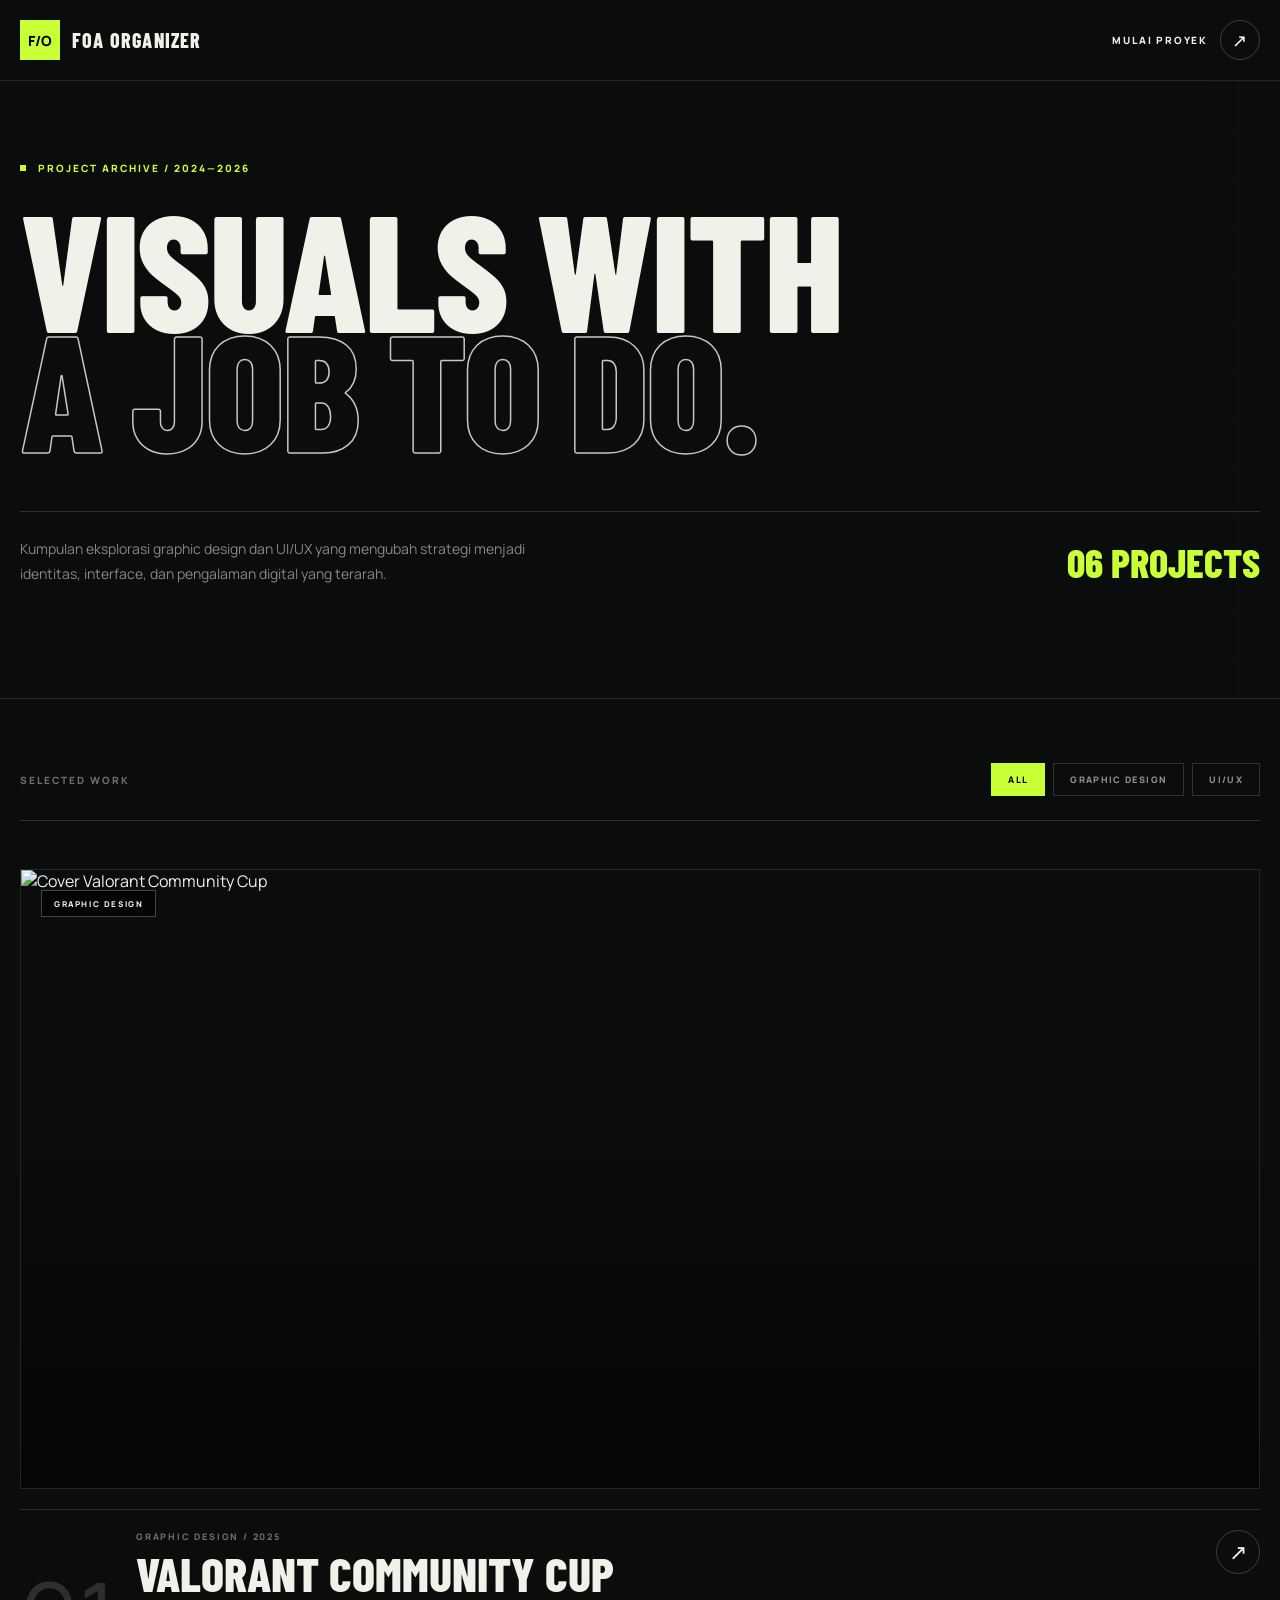
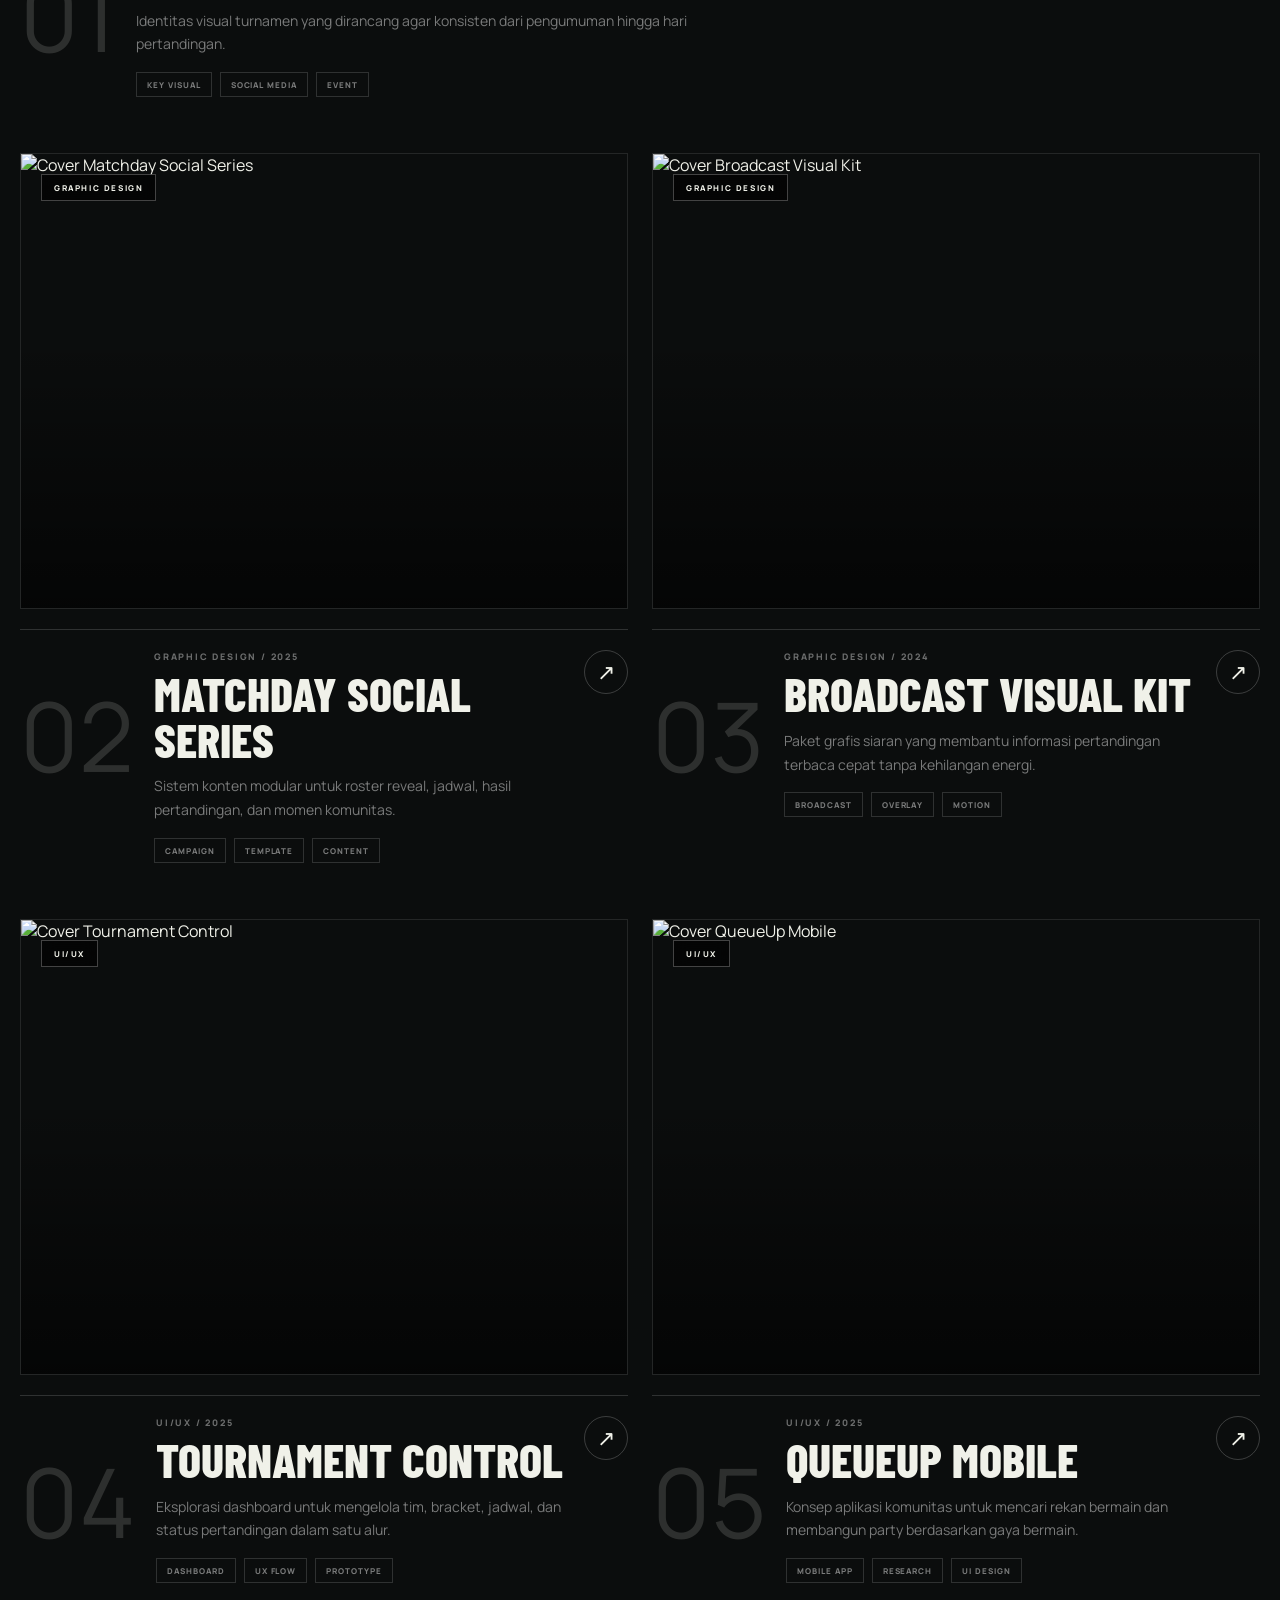
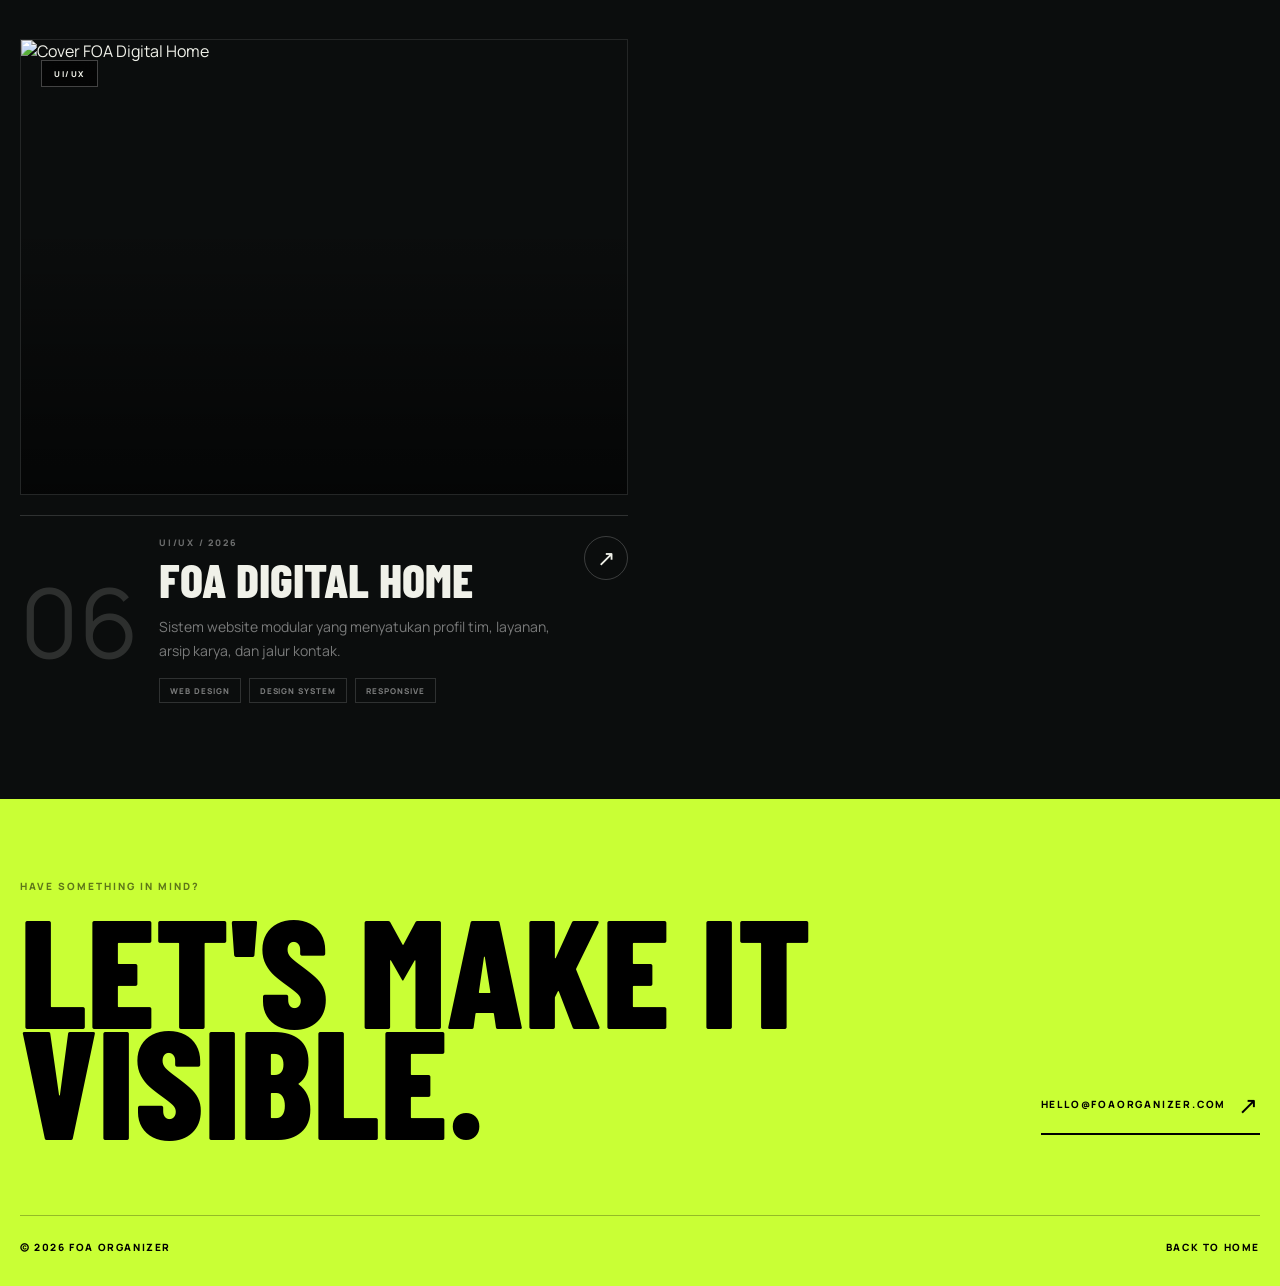
==== portofolio/Project.html @ 73ccb1c2 "Update CSS, Javascript & add new pages" ====
﻿<!doctype html>
<html lang="id">
  <head>
    <meta charset="UTF-8" />
    <meta name="viewport" content="width=device-width, initial-scale=1.0" />
    <meta name="description" content="FOA Organizer project archive." />
    <title>Projects — FOA Organizer</title>
    <link rel="preconnect" href="https://fonts.googleapis.com" />
    <link rel="preconnect" href="https://fonts.gstatic.com" crossorigin />
    <link href="https://fonts.googleapis.com/css2?family=Barlow+Condensed:wght@600;700;800;900&family=Manrope:wght@400;500;600;700;800&display=swap" rel="stylesheet" />
    <link rel="stylesheet" href="styles.css" />
  </head>
  <body>
    <div class="site-shell">
      <header class="archive-site-header">
        <div class="archive-container archive-header-inner">
          <a href="index.html" class="archive-brand" aria-label="Kembali ke FOA Organizer">
            <span class="archive-brand-mark">F/O</span>
            <span class="archive-display-font archive-brand-name">FOA ORGANIZER</span>
          </a>
          <a href="index.html#kontak" class="archive-start-link">
            Mulai proyek <span class="archive-round-arrow archive-small-arrow" aria-hidden="true">↗</span>
          </a>
        </div>
      </header>

      <main>
        <section class="archive-hero">
          <div class="archive-hero-grid" aria-hidden="true"></div>
          <div class="archive-container archive-hero-content">
            <div class="archive-eyebrow"><span class="archive-status-dot"></span>Project archive / 2024—2026</div>
            <h1 class="archive-display-font archive-title">VISUALS WITH<br /><span class="archive-outline-text">A JOB TO DO.</span></h1>
            <div class="archive-intro">
              <p>Kumpulan eksplorasi graphic design dan UI/UX yang mengubah strategi menjadi identitas, interface, dan pengalaman digital yang terarah.</p>
              <span id="project-count" class="archive-display-font project-count">06 PROJECTS</span>
            </div>
          </div>
        </section>

        <section class="archive-section">
          <div class="archive-container">
            <div class="filter-bar">
              <p class="archive-section-kicker">Selected work</p>
              <div class="filter-buttons" aria-label="Filter project">
                <button class="filter-button is-active" type="button" data-filter="All">All</button>
                <button class="filter-button" type="button" data-filter="Graphic Design">Graphic Design</button>
                <button class="filter-button" type="button" data-filter="UI/UX">UI/UX</button>
              </div>
            </div>
            <div id="project-list" class="project-list" aria-live="polite"></div>
          </div>
        </section>

        <section class="cta-section">
          <div class="archive-container cta-inner">
            <div>
              <p class="archive-section-kicker dark-muted">Have something in mind?</p>
              <h2 class="archive-display-font cta-title">LET'S MAKE IT<br />VISIBLE.</h2>
            </div>
            <a href="mailto:hello@foaorganizer.com" class="archive-email-link">hello@foaorganizer.com <span aria-hidden="true">↗</span></a>
          </div>
        </section>
      </main>

      <footer class="archive-footer">
        <div class="archive-container archive-footer-inner">
          <span>© 2026 FOA Organizer</span>
          <a href="index.html">Back to home</a>
        </div>
      </footer>
    </div>
    <script src="script.js"></script>
  </body>
</html>
---- portofolio/styles.css ----
* {
  box-sizing: border-box;
}
html {
  scroll-behavior: smooth;
}
body {
  margin: 0;
  min-width: 320px;
  background: #0b0d0d;
  color: #f0f1e9;
  font-family: Manrope, sans-serif;
}
a {
  color: inherit;
  text-decoration: none;
}
.container {
  width: min(100% - 40px, 1312px);
  margin: auto;
}
.display-font {
  font-family: "Barlow Condensed", sans-serif;
  font-weight: 800;
  text-transform: uppercase;
}
.site-header {
  position: fixed;
  inset: 0 0 auto;
  z-index: 10;
  border-bottom: 1px solid #ffffff1a;
  background: #0b0d0ddb;
  backdrop-filter: blur(18px);
}
.header-inner {
  height: 80px;
  display: flex;
  align-items: center;
  justify-content: space-between;
}
.brand {
  display: flex;
  align-items: center;
  gap: 12px;
}
.brand-mark {
  display: grid;
  place-items: center;
  width: 40px;
  height: 40px;
  background: #c9ff35;
  color: #0b0d0d;
  font-size: 14px;
  font-weight: 900;
}
.brand-name {
  font-size: 20px;
  letter-spacing: 0.06em;
}
.desktop-nav {
  display: flex;
  gap: 40px;
}
.nav-link,
.contact-link,
.eyebrow,
.section-kicker,
.card-category,
.tags,
.progress-label,
.work-link,
footer {
  font-size: 10px;
  font-weight: 800;
  letter-spacing: 0.18em;
  text-transform: uppercase;
}
.nav-link {
  color: #ffffffa6;
  position: relative;
}
.nav-link:after {
  content: "";
  position: absolute;
  bottom: -8px;
  left: 0;
  width: 100%;
  height: 1px;
  background: #c9ff35;
  transform: scaleX(0);
  transition: 0.2s;
}
.nav-link:hover {
  color: #fff;
}
.nav-link:hover:after {
  transform: scaleX(1);
}
.contact-link {
  display: flex;
  align-items: center;
  gap: 8px;
  border: 1px solid #ffffff33;
  padding: 12px 20px;
}
.contact-link:hover {
  background: #c9ff35;
  color: #000;
  border-color: #c9ff35;
}
.arrow-icon {
  font-size: 20px;
  line-height: 10px;
}
.menu-toggle {
  display: none;
  background: none;
  border: 1px solid #ffffff33;
  width: 44px;
  height: 44px;
}
.menu-toggle span {
  display: block;
  width: 20px;
  height: 1px;
  background: #fff;
  margin: 6px auto;
  transition: 0.2s;
}
.menu-toggle.is-open span:first-child {
  transform: translateY(3.5px) rotate(45deg);
}
.menu-toggle.is-open span:last-child {
  transform: translateY(-3.5px) rotate(-45deg);
}
.mobile-nav {
  padding: 16px 20px;
  background: #0b0d0d;
  border-top: 1px solid #ffffff1a;
}
.mobile-nav a {
  display: block;
  border-bottom: 1px solid #ffffff1a;
  padding: 16px 0;
  font: 800 30px "Barlow Condensed";
  text-transform: uppercase;
}
.mobile-contact {
  display: flex !important;
  align-items: center;
  justify-content: space-between;
  margin-top: 24px;
  border: 0 !important;
  background: #c9ff35;
  color: #000;
  padding: 16px 20px !important;
  font:
    800 10px Manrope,
    sans-serif !important;
  letter-spacing: 0.16em;
}
.hero {
  min-height: 760px;
  padding-top: 140px;
  position: relative;
}
.hero-grid,
.project-grid {
  background-image:
    linear-gradient(#ffffff12 1px, transparent 1px),
    linear-gradient(90deg, #ffffff12 1px, transparent 1px);
  background-size: 48px 48px;
}
.hero-grid {
  position: absolute;
  right: 0;
  top: 80px;
  width: 62%;
  height: 520px;
  opacity: 0.3;
  mask-image: linear-gradient(to left, #000, transparent);
}
.hero-content {
  position: relative;
  z-index: 1;
  display: grid;
  grid-template-columns: 1.2fr 0.8fr;
  gap: 48px;
  align-items: end;
}
.eyebrow {
  color: #c9ff35;
  letter-spacing: 0.24em;
}
.status-dot {
  display: inline-block;
  width: 8px;
  height: 8px;
  border-radius: 50%;
  background: #c9ff35;
  margin-right: 12px;
  animation: pulse 1.5s infinite;
}
.hero-title {
  font-size: clamp(90px, 15.5vw, 224px);
  line-height: 0.7;
  letter-spacing: -0.025em;
  margin: 32px 0 0;
}
.outline-text {
  display: block;
  color: transparent;
  -webkit-text-stroke: 1.5px #f0f1e9d1;
}
.hero-intro {
  display: flex;
  align-items: end;
  justify-content: space-between;
  gap: 28px;
  margin-top: 36px;
}
.hero-intro p {
  max-width: 430px;
  color: #ffffff99;
  line-height: 1.75;
  margin: 0;
}
.work-link {
  display: flex;
  align-items: center;
  gap: 16px;
  white-space: nowrap;
}
.round-arrow {
  display: grid;
  place-items: center;
  width: 48px;
  height: 48px;
  border-radius: 50%;
  background: #c9ff35;
  color: #000;
  font-size: 24px;
  transition: 0.3s;
}
.work-link:hover .round-arrow {
  transform: rotate(45deg);
}
.hero-image-wrap {
  position: relative;
}
.hero-image {
  position: relative;
  overflow: hidden;
  max-width: 390px;
  aspect-ratio: 4/5;
  margin-left: auto;
}
.hero-image img {
  width: 100%;
  height: 100%;
  object-fit: cover;
  filter: grayscale(1);
}
.image-gradient {
  position: absolute;
  inset: 0;
  background: linear-gradient(to top, #0b0d0d, transparent 60%, #c9ff351a);
}
.location-label {
  position: absolute;
  bottom: 0;
  left: 0;
  padding: 20px;
  border-left: 2px solid #c9ff35;
  background: #000d;
  backdrop-filter: blur(8px);
}
.location-label span {
  display: block;
  color: #ffffff80;
  font-size: 10px;
  letter-spacing: 0.25em;
  text-transform: uppercase;
}
.location-label strong {
  display: block;
  font-size: 24px;
  margin-top: 4px;
}
.image-note {
  position: absolute;
  right: -50px;
  top: 48px;
  transform: rotate(90deg);
  color: #ffffff59;
  font-size: 10px;
  font-weight: 800;
  letter-spacing: 0.35em;
  text-transform: uppercase;
}
.stats {
  display: grid;
  grid-template-columns: repeat(3, 1fr);
  border-block: 1px solid #ffffff26;
  margin-top: 64px;
  padding: 20px 0;
}
.stats div {
  display: flex;
  align-items: center;
  justify-content: center;
  gap: 16px;
}
.stats div + div {
  border-left: 1px solid #ffffff26;
}
.stats strong {
  font-size: 48px;
  color: #c9ff35;
}
.stats span {
  max-width: 80px;
  color: #ffffff73;
  font-size: 10px;
  font-weight: 800;
  letter-spacing: 0.16em;
  text-transform: uppercase;
  line-height: 1.5;
}
.ticker {
  overflow: hidden;
  border-block: 1px solid #c9ff3540;
  background: #c9ff35;
  color: #000;
  padding: 12px 0;
}
.ticker-track {
  display: flex;
  width: max-content;
  animation: ticker 24s linear infinite;
}
.ticker-group {
  display: flex;
  flex-shrink: 0;
  align-items: center;
}
.ticker-group span {
  padding: 0 40px;
  font-size: 10px;
  font-weight: 900;
  letter-spacing: 0.28em;
}
.ticker-group i {
  width: 6px;
  height: 6px;
  background: #000;
  transform: rotate(45deg);
}
.section-light {
  background: #e8e9df;
  color: #0b0d0d;
  padding: 96px 0;
}
.section-heading {
  display: flex;
  align-items: end;
  justify-content: space-between;
  gap: 30px;
  margin-bottom: 36px;
}
.section-kicker {
  margin: 0;
  color: #0008;
}
.section-heading h2 {
  font-size: clamp(60px, 8vw, 112px);
  line-height: 0.9;
  margin: 16px 0 0;
}
.section-heading > p {
  max-width: 380px;
  color: #0009;
  line-height: 1.7;
}
.project-cards {
  display: grid;
  grid-template-columns: repeat(2, 1fr);
  gap: 20px;
}
.project-card-link {
  display: block;
  color: inherit;
  text-decoration: none;
}
.project-card-link .project-card {
  height: 100%;
}
.project-card {
  min-height: 500px;
  padding: 40px;
  display: flex;
  flex-direction: column;
  justify-content: space-between;
  position: relative;
  overflow: hidden;
  transition: transform 0.35s;
}
.project-card:hover {
  transform: translateY(-6px);
}
.lime-card {
  background: #c9ff35;
}
.dark-card {
  background: #151818;
  color: #fff;
}
.lime-shape {
  position: absolute;
  right: -80px;
  top: 64px;
  width: 256px;
  height: 256px;
  transform: rotate(45deg);
  border: 42px solid #0000000d;
  transition: 0.7s;
}
.lime-card:hover .lime-shape {
  transform: rotate(55deg);
}
.project-grid {
  position: absolute;
  inset: 0;
  opacity: 0.25;
  background-size: 34px 34px;
  transform: perspective(500px) rotateX(58deg) scale(1.5);
  transform-origin: bottom;
}
.card-top {
  position: relative;
  display: flex;
  align-items: start;
  justify-content: space-between;
}
.card-category {
  opacity: 0.55;
}
.project-number {
  display: block;
  font-size: 96px;
  opacity: 0.15;
  margin-top: 20px;
}
.card-arrow,
.city-arrow {
  display: grid;
  place-items: center;
  width: 48px;
  height: 48px;
  border: 1px solid currentColor;
  border-radius: 50%;
  font-size: 24px;
}
.project-card h3,
.next-chapter h3 {
  font-size: clamp(48px, 5vw, 72px);
  line-height: 0.95;
  margin: 0;
  position: relative;
}
.project-card p,
.next-chapter p {
  max-width: 430px;
  opacity: 0.62;
  font-size: 14px;
  line-height: 1.7;
  position: relative;
}
.tags {
  display: flex;
  flex-wrap: wrap;
  gap: 8px;
  position: relative;
}
.tags span {
  border: 1px solid currentColor;
  border-radius: 30px;
  padding: 7px 12px;
  font-size: 9px;
}
.next-chapter {
  display: grid;
  grid-template-columns: 1fr 1fr;
  min-height: 430px;
  margin-top: 20px;
  background: #d95b42;
}
.next-copy {
  display: flex;
  flex-direction: column;
  justify-content: space-between;
  padding: 40px;
}
.progress-label {
  border: 1px solid #0000004d;
  padding: 7px 12px;
  color: #0009;
}
.next-chapter h3 {
  font-size: clamp(64px, 8vw, 112px);
  color: #000;
  margin-top: 12px;
}
.code-art {
  position: relative;
  overflow: hidden;
  border-left: 1px solid #0002;
  background:
    linear-gradient(#0000001a 1px, transparent 1px),
    linear-gradient(90deg, #0000001a 1px, transparent 1px);
  background-size: 36px 36px;
}
.code-window {
  position: absolute;
  right: 12%;
  bottom: 12%;
  left: 12%;
  padding: 28px;
  border: 1px solid #0000004d;
  background: #e96b50cc;
  box-shadow: 10px 10px #00000024;
}
.code-window-head {
  display: flex;
  align-items: center;
  gap: 8px;
  padding-bottom: 16px;
  border-bottom: 1px solid #0003;
}
.code-window-head span {
  width: 8px;
  height: 8px;
  border-radius: 50%;
  background: #0009;
}
.code-window-head span:nth-child(2) {
  background: #0006;
}
.code-window-head span:nth-child(3) {
  background: #0003;
}
.code-window-head small {
  margin-left: auto;
  color: #0008;
  font: 700 8px monospace;
  letter-spacing: 0.18em;
  text-transform: uppercase;
}
.code-lines {
  color: #000b;
  font: 700 10px/1.5 monospace;
}
.code-lines p {
  margin: 12px 0 0;
}
.code-lines b {
  color: #0006;
}
.code-lines em {
  color: #000;
  font-style: normal;
}
.code-title {
  position: absolute;
  top: 28px;
  right: 16px;
  color: #0000001a;
  font-size: 10rem;
  line-height: 1;
}
.city-title {
  position: absolute;
  right: 28px;
  bottom: 20px;
  font-size: 12rem;
  color: #0000001a;
}
.city-arrow {
  position: absolute;
  top: 32px;
  left: 32px;
  color: #000;
}
.services {
  padding-block: 96px;
  border-bottom: 1px solid #ffffff1a;
}
.services-layout {
  display: grid;
  grid-template-columns: 0.75fr 1.25fr;
  gap: 48px;
  margin-top: 20px;
}
.services h2 {
  font-size: clamp(60px, 8vw, 112px);
  line-height: 0.9;
  margin: 0;
}
.services h2 span {
  color: #c9ff35;
}
.service-row {
  display: grid;
  grid-template-columns: 45px 1fr 1fr 40px;
  gap: 20px;
  align-items: center;
  padding: 28px 0;
  border-top: 1px solid #ffffff26;
  transition:
    transform 250ms ease,
    background-color 250ms ease;
}
.service-row > span,
.service-row p {
  color: #ffffff59;
  font-size: 14px;
}
.service-row h3 {
  font-size: 34px;
  margin: 0;
}
.service-row p {
  line-height: 1.7;
}
.service-row b {
  color: #c9ff35;
  font-size: 22px;
}
.service-row b svg {
  width: 28px;
  height: 28px;
  fill: none;
  stroke: currentColor;
  stroke-width: 1.6;
}
.service-row:hover {
  transform: translateX(4px);
  background-color: #ffffff09;
}
.about {
  display: grid;
  grid-template-columns: 0.7fr 1.3fr;
  gap: 56px;
  padding-block: 96px;
}
.muted {
  color: #ffffff66;
}
.about-lead {
  max-width: 280px;
  color: #ffffff73;
  font-size: 14px;
  line-height: 1.7;
  margin-top: 24px;
}
.about-title {
  font-size: clamp(45px, 6vw, 88px);
  line-height: 0.98;
  margin: 0;
}
.about-title span {
  color: #ffffff40;
}
.about-cards {
  display: grid;
  grid-template-columns: repeat(2, 1fr);
  gap: 20px;
  margin-top: 48px;
}
.about-cards > div {
  border: 1px solid #ffffff26;
  padding: 24px;
}
.about-cards b {
  color: #c9ff35;
  font-size: 12px;
  letter-spacing: 0.2em;
  text-transform: uppercase;
}
.about-cards p {
  font-size: 18px;
  line-height: 1.5;
}
.contact-section {
  background: #c9ff35;
  color: #0b0d0d;
  padding: 80px 0;
}
.dark-muted {
  color: #0008;
}
.contact-content {
  display: flex;
  align-items: end;
  justify-content: space-between;
  gap: 40px;
  margin-top: 40px;
}
.contact-content h2 {
  font-size: clamp(72px, 12vw, 168px);
  line-height: 0.72;
  margin: 0;
}
.email-link {
  font-size: 14px;
  font-weight: 800;
  letter-spacing: 0.1em;
}
.email-link span {
  font-size: 26px;
  margin-left: 10px;
}
footer {
  background: #c9ff35;
  color: #000;
  padding: 0 0 32px;
}
.footer-inner {
  display: flex;
  align-items: center;
  justify-content: space-between;
  gap: 20px;
  border-top: 1px solid #0004;
  padding-top: 24px;
}
.footer-inner > div {
  display: flex;
  gap: 20px;
}
.footer-inner a:hover {
  text-decoration: underline;
}
@keyframes pulse {
  50% {
    opacity: 0.35;
  }
}
@keyframes ticker {
  to {
    transform: translateX(-50%);
  }
}
@media (max-width: 800px) {
  .container {
    width: min(100% - 40px, 640px);
  }
  .desktop-nav,
  .desktop-contact {
    display: none;
  }
  .menu-toggle {
    display: block;
  }
  .mobile-nav[hidden] {
    display: none;
  }
  .hero {
    padding-top: 130px;
  }
  .hero-content,
  .services-layout,
  .about,
  .next-chapter {
    grid-template-columns: 1fr;
  }
  .hero-image-wrap {
    margin-top: 20px;
  }
  .hero-image {
    margin-left: 0;
  }
  .image-note {
    display: none;
  }
  .project-cards {
    grid-template-columns: 1fr;
  }
  .section-heading,
  .contact-content {
    display: block;
  }
  .section-heading > p {
    margin-top: 24px;
  }
  .service-row {
    grid-template-columns: 35px 1fr 35px;
  }
  .service-row p {
    grid-column: 2;
  }
  .service-row b {
    grid-column: 3;
    grid-row: 1;
  }
  .code-art {
    min-height: 300px;
    border: 0;
    border-top: 1px solid #0002;
  }
  .footer-inner {
    flex-direction: column;
    align-items: flex-start;
  }
}
@media (max-width: 520px) {
  .hero-title {
    font-size: 82px;
  }
  .hero-intro {
    display: block;
  }
  .work-link {
    margin-top: 28px;
  }
  .stats {
    grid-template-columns: 1fr;
  }
  .stats div {
    justify-content: flex-start;
  }
  .stats div + div {
    border: 0;
  }
  .project-card,
  .next-copy {
    padding: 28px;
  }
  .section-light,
  .services,
  .about {
    padding-block: 72px;
  }
  .about-cards {
    grid-template-columns: 1fr;
  }
  .footer-inner {
    font-size: 9px;
  }
  .outline-text {
    -webkit-text-stroke-width: 1px;
  }
  .ticker-group span {
    padding: 0 28px;
  }
  .code-window {
    right: 8%;
    bottom: 10%;
    left: 8%;
    padding: 20px;
  }


}

/* Project archive styles */

:root {
  font-family: "Manrope", sans-serif;
  color: #f0f1e9;
  background: #0b0d0d;
  font-synthesis: none;
}

* { box-sizing: border-box; }
html { scroll-behavior: smooth; }
body { margin: 0; min-width: 320px; background: #0b0d0d; }
a { color: inherit; text-decoration: none; }
button { font: inherit; }
.archive-container { width: min(100% - 40px, 1312px); margin-inline: auto; }
.archive-display-font { font-family: "Barlow Condensed", sans-serif; font-weight: 800; text-transform: uppercase; }
.archive-site-header { border-bottom: 1px solid #ffffff1a; }
.archive-header-inner { height: 80px; display: flex; align-items: center; justify-content: space-between; }
.archive-brand { display: flex; align-items: center; gap: 12px; }
.archive-brand-mark { display: grid; place-items: center; width: 40px; height: 40px; background: #c9ff35; color: #000; font-size: 14px; font-weight: 900; transition: transform .2s ease; }
.archive-brand:hover .archive-brand-mark { transform: rotate(-6deg); }
.archive-brand-name { font-size: 20px; letter-spacing: .06em; }
.archive-start-link, .archive-email-link { display: flex; align-items: center; gap: 12px; font-size: 10px; font-weight: 800; letter-spacing: .18em; text-transform: uppercase; }
.archive-round-arrow { display: grid; place-items: center; border-radius: 50%; background: #c9ff35; color: #000; font-size: 24px; transition: transform .3s ease; }
.archive-small-arrow { width: 40px; height: 40px; border: 1px solid #ffffff33; background: transparent; color: #fff; font-size: 18px; }
.archive-start-link:hover .archive-small-arrow { border-color: #c9ff35; background: #c9ff35; color: #000; transform: rotate(45deg); }
.archive-hero { position: relative; overflow: hidden; border-bottom: 1px solid #ffffff1a; padding: 80px 0 112px; }
.archive-hero-grid, .art-grid { background-image: linear-gradient(#ffffff12 1px, transparent 1px), linear-gradient(90deg, #ffffff12 1px, transparent 1px); background-size: 48px 48px; }
.archive-hero-grid { position: absolute; inset: 0 0 0 33%; opacity: .25; mask-image: linear-gradient(to left, #000, transparent); }
.archive-hero-content { position: relative; }
.archive-eyebrow, .archive-section-kicker, .project-meta, .project-tags, .category-label, .view-project { font-size: 10px; font-weight: 800; letter-spacing: .2em; text-transform: uppercase; }
.archive-eyebrow { display: flex; align-items: center; gap: 12px; color: #c9ff35; }
.archive-status-dot { width: 6px; height: 6px; background: #c9ff35; }
.archive-title { max-width: 1000px; margin: 32px 0 0; font-size: clamp(76px, 13vw, 176px); line-height: .72; letter-spacing: -.02em; }
.archive-outline-text { color: transparent; -webkit-text-stroke: 1.5px #f0f1e9d1; }
.archive-intro { display: flex; align-items: end; justify-content: space-between; gap: 32px; margin-top: 64px; padding-top: 24px; border-top: 1px solid #ffffff26; }
.archive-intro p { max-width: 520px; margin: 0; color: #ffffff80; font-size: 14px; line-height: 1.8; }
.project-count { color: #c9ff35; font-size: 40px; white-space: nowrap; }
.archive-section { padding: 64px 0 96px; }
.filter-bar { display: flex; align-items: center; justify-content: space-between; gap: 24px; margin-bottom: 48px; padding-bottom: 24px; border-bottom: 1px solid #ffffff26; }
.archive-section-kicker { margin: 0; color: #ffffff66; }
.filter-buttons { display: flex; flex-wrap: wrap; gap: 8px; }
.filter-button { padding: 9px 16px; border: 1px solid #ffffff26; background: transparent; color: #ffffff8c; cursor: pointer; font-size: 9px; font-weight: 900; letter-spacing: .15em; text-transform: uppercase; transition: color .2s ease, border-color .2s ease, background .2s ease; }
.filter-button:hover { border-color: #fff6; color: #fff; }
.filter-button.is-active { border-color: #c9ff35; background: #c9ff35; color: #000; }
.project-list { display: grid; grid-template-columns: repeat(2, minmax(0, 1fr)); gap: 56px 24px; }
.project-entry { display: block; min-width: 0; }
.project-entry.is-featured { grid-column: 1 / -1; }
.project-cover { position: relative; overflow: hidden; aspect-ratio: 4 / 3; border: 1px solid #ffffff1a; }
.is-featured .project-cover { aspect-ratio: 16 / 8; }
.project-cover img { display: block; width: 100%; height: 100%; object-fit: cover; transition: transform .7s ease; }
.project-entry:hover .project-cover img { transform: scale(1.05); }
.project-cover::after { content: ""; position: absolute; inset: 0; background: linear-gradient(to top, #0009, transparent 60%); pointer-events: none; }
.category-label { position: absolute; z-index: 1; top: 20px; left: 20px; padding: 7px 12px; border: 1px solid #ffffff40; background: #0009; backdrop-filter: blur(8px); font-size: 8px; }
.view-project { position: absolute; z-index: 1; right: 20px; bottom: 20px; padding: 10px 12px; background: #c9ff35; color: #000; font-size: 8px; opacity: 0; transition: opacity .3s ease; }
.project-entry:hover .view-project { opacity: 1; }
.project-details { display: flex; align-items: flex-start; gap: 20px; margin-top: 20px; padding-top: 20px; border-top: 1px solid #ffffff26; }
.archive-project-number { color: #c9ff35; font: 10px monospace; }
.project-meta { margin: 0; color: #ffffff66; font-size: 9px; }
.project-title { margin: 8px 0 0; font-size: clamp(30px, 4vw, 48px); line-height: .95; }
.project-summary { max-width: 560px; margin: 12px 0 0; color: #ffffff73; font-size: 14px; line-height: 1.7; }
.project-tags { display: flex; flex-wrap: wrap; gap: 8px; margin-top: 16px; }
.project-tags span { padding: 6px 10px; border: 1px solid #ffffff26; color: #ffffff73; font-size: 8px; letter-spacing: .12em; }
.project-arrow { display: grid; flex: 0 0 auto; place-items: center; width: 44px; height: 44px; margin-left: auto; border: 1px solid #ffffff33; border-radius: 50%; font-size: 22px; transition: transform .3s ease, background .3s ease, color .3s ease; }
.project-entry:hover .project-arrow { border-color: #c9ff35; background: #c9ff35; color: #000; transform: rotate(45deg); }
.cta-section, .archive-footer { background: #c9ff35; color: #000; }
.cta-section { padding: 80px 0; }
.dark-muted { color: #0008; }
.cta-inner { display: flex; align-items: end; justify-content: space-between; gap: 40px; }
.cta-title { margin: 20px 0 0; font-size: clamp(72px, 12vw, 168px); line-height: .72; }
.archive-email-link { padding-bottom: 12px; border-bottom: 2px solid #000; }
.archive-email-link span { font-size: 24px; }
.archive-footer { padding: 0 0 32px; }
.archive-footer-inner { display: flex; justify-content: space-between; gap: 20px; padding-top: 24px; border-top: 1px solid #0004; font-size: 10px; font-weight: 800; letter-spacing: .16em; text-transform: uppercase; }
.archive-footer-inner a:hover { text-decoration: underline; }

@media (max-width: 800px) {
  .archive-hero { padding-top: 64px; }
  .archive-intro, .cta-inner { display: block; }
  .project-count, .archive-email-link { display: inline-flex; margin-top: 28px; }
  .project-list { grid-template-columns: 1fr; }
  .is-featured .project-cover { aspect-ratio: 4 / 3; }
}
@media (max-width: 520px) {
  .archive-container { width: min(100% - 32px, 640px); }
  .archive-brand-name { font-size: 17px; }
  .archive-start-link { font-size: 9px; }
  .archive-small-arrow { width: 34px; height: 34px; }
  .archive-title { font-size: 72px; }
  .filter-bar { display: block; }
  .filter-buttons { margin-top: 20px; }
  .project-details { gap: 12px; }
  .project-title { font-size: 36px; }
  .archive-footer-inner { font-size: 9px; }
  .archive-outline-text { -webkit-text-stroke-width: 1px; }
}
@media (prefers-reduced-motion: reduce) {
  html { scroll-behavior: auto; }
  *, *::before, *::after { animation-duration: .01ms !important; transition-duration: .01ms !important; }
}
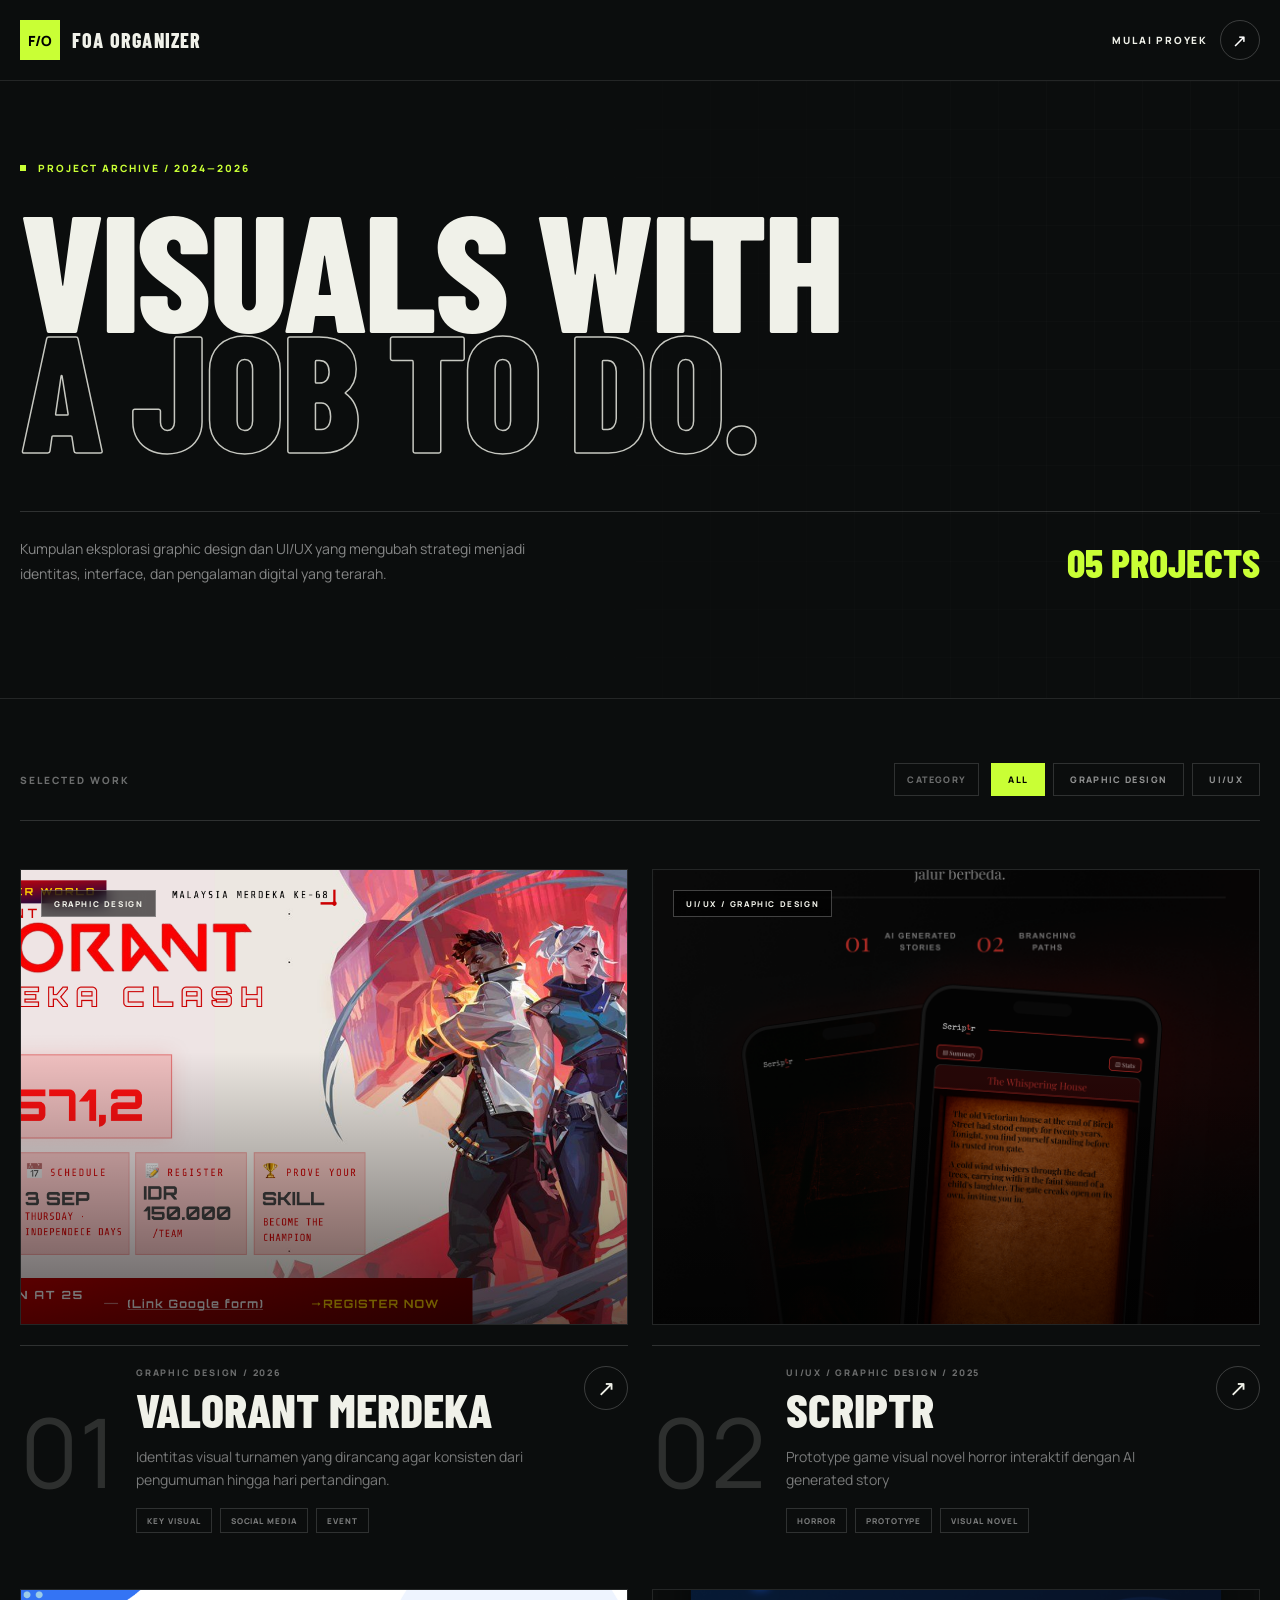
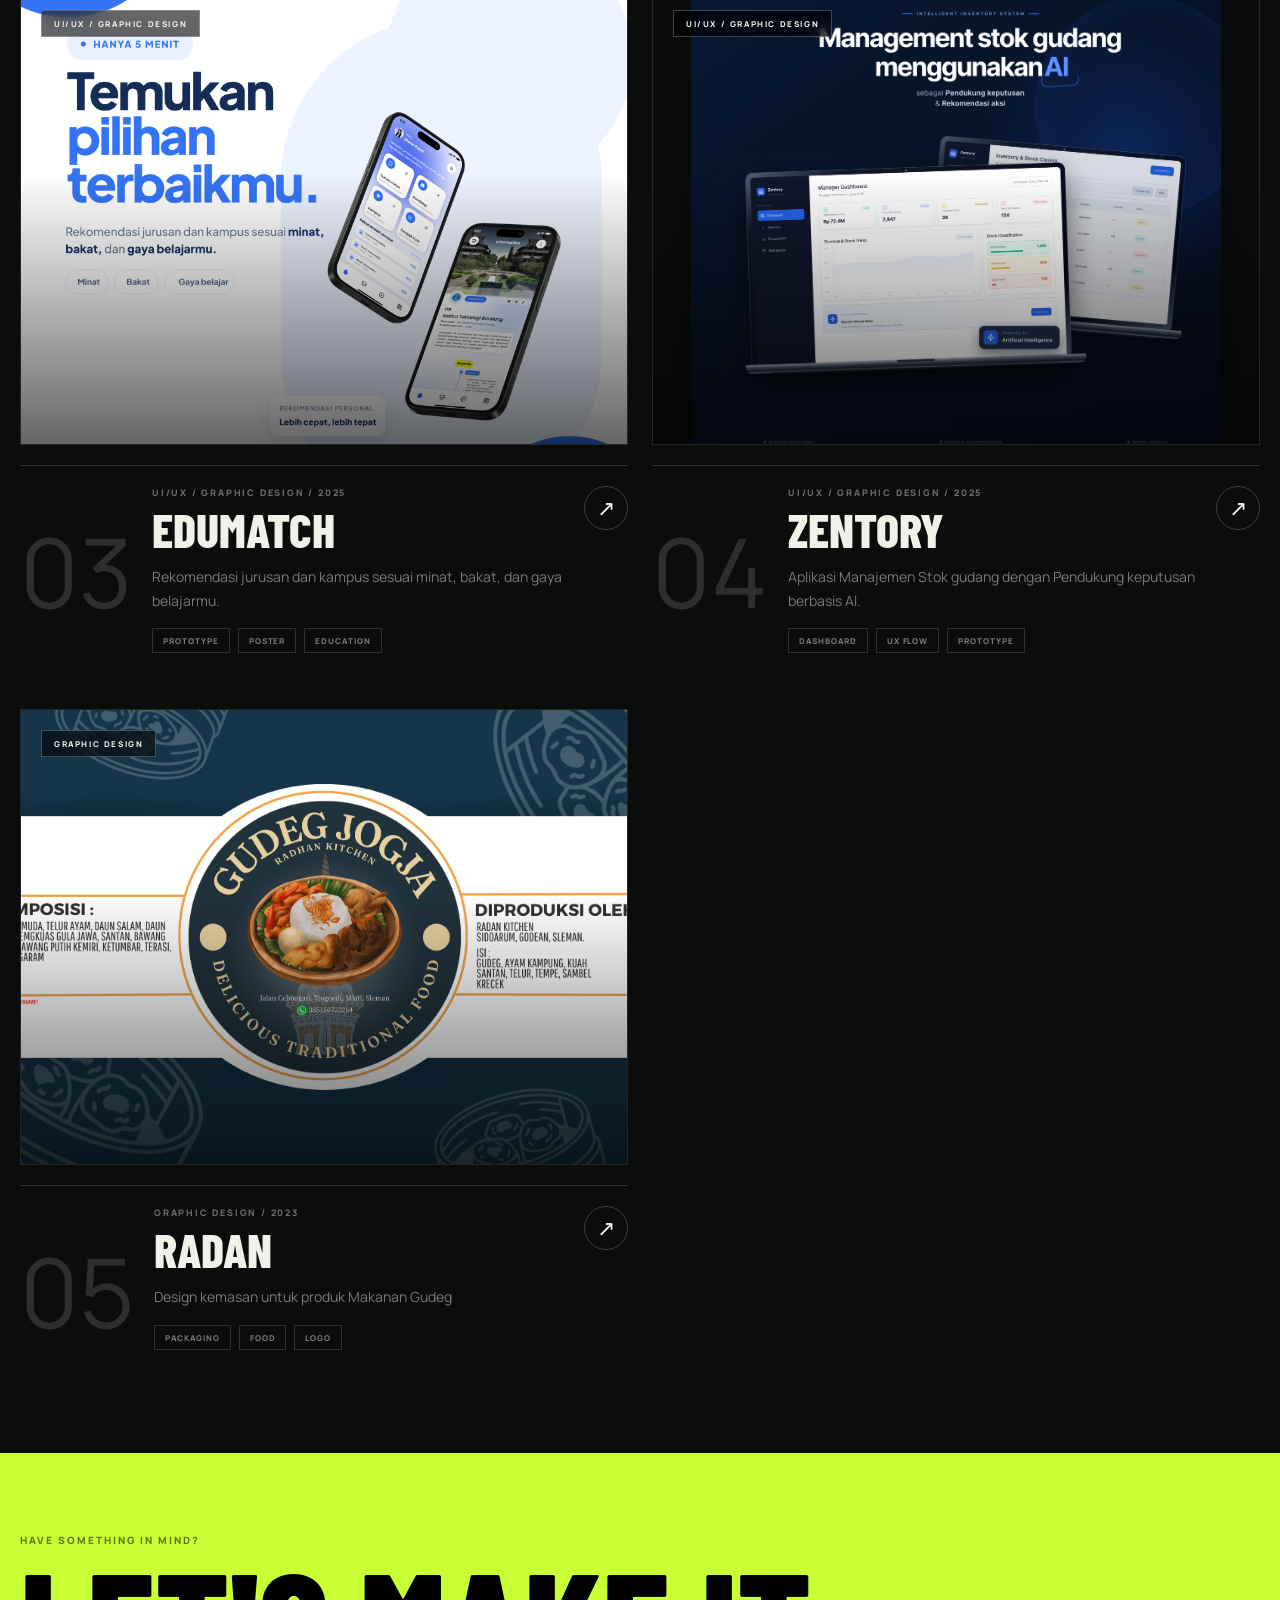
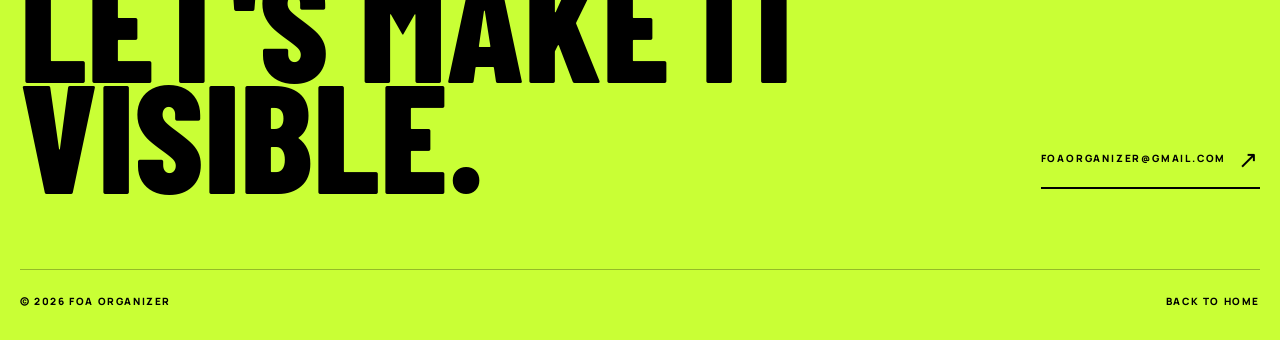
==== commit 1edc0093: "Assets Update & Link to Project" ====
--- a/portofolio/Project.html
+++ b/portofolio/Project.html
@@ -41,10 +41,13 @@
           <div class="archive-container">
             <div class="filter-bar">
               <p class="archive-section-kicker">Selected work</p>
-              <div class="filter-buttons" aria-label="Filter project">
-                <button class="filter-button is-active" type="button" data-filter="All">All</button>
-                <button class="filter-button" type="button" data-filter="Graphic Design">Graphic Design</button>
-                <button class="filter-button" type="button" data-filter="UI/UX">UI/UX</button>
+              <div class="filter-group">
+                <span class="filter-label">Category</span>
+                <div class="filter-buttons" aria-label="Filter berdasarkan kategori">
+                  <button class="filter-button is-active" type="button" data-filter="All">All</button>
+                  <button class="filter-button" type="button" data-filter="Graphic Design">Graphic Design</button>
+                  <button class="filter-button" type="button" data-filter="UI/UX">UI/UX</button>
+                </div>
               </div>
             </div>
             <div id="project-list" class="project-list" aria-live="polite"></div>
@@ -57,7 +60,7 @@
               <p class="archive-section-kicker dark-muted">Have something in mind?</p>
               <h2 class="archive-display-font cta-title">LET'S MAKE IT<br />VISIBLE.</h2>
             </div>
-            <a href="mailto:hello@foaorganizer.com" class="archive-email-link">hello@foaorganizer.com <span aria-hidden="true">↗</span></a>
+            <a href="mailto:foaorganizer@gmail.com" class="archive-email-link">foaorganizer@gmail.com <span aria-hidden="true">↗</span></a>
           </div>
         </section>
       </main>
--- a/portofolio/styles.css
+++ b/portofolio/styles.css
@@ -44,15 +44,20 @@
   gap: 12px;
 }
 .brand-mark {
-  display: grid;
+ display: grid;
   place-items: center;
   width: 40px;
   height: 40px;
   background: #c9ff35;
-  color: #0b0d0d;
-  font-size: 14px;
-  font-weight: 900;
-}
+}
+
+.brand-mark img {
+  display: block;
+  width: 100%;
+  height: 100%;
+  object-fit: contain;
+}
+
 .brand-name {
   font-size: 20px;
   letter-spacing: 0.06em;
@@ -111,6 +116,7 @@
 .arrow-icon {
   font-size: 20px;
   line-height: 10px;
+  transition: 0.3s;
 }
 .menu-toggle {
   display: none;
@@ -337,12 +343,15 @@
 .ticker-track {
   display: flex;
   width: max-content;
-  animation: ticker 24s linear infinite;
+  will-change: transform;
+  animation: ticker 20s linear infinite;
 }
 .ticker-group {
   display: flex;
   flex-shrink: 0;
   align-items: center;
+  min-width: max-content;
+  white-space: nowrap;
 }
 .ticker-group span {
   padding: 0 40px;
@@ -871,79 +880,454 @@
   font-synthesis: none;
 }
 
-* { box-sizing: border-box; }
-html { scroll-behavior: smooth; }
-body { margin: 0; min-width: 320px; background: #0b0d0d; }
-a { color: inherit; text-decoration: none; }
-button { font: inherit; }
-.archive-container { width: min(100% - 40px, 1312px); margin-inline: auto; }
-.archive-display-font { font-family: "Barlow Condensed", sans-serif; font-weight: 800; text-transform: uppercase; }
-.archive-site-header { border-bottom: 1px solid #ffffff1a; }
-.archive-header-inner { height: 80px; display: flex; align-items: center; justify-content: space-between; }
-.archive-brand { display: flex; align-items: center; gap: 12px; }
-.archive-brand-mark { display: grid; place-items: center; width: 40px; height: 40px; background: #c9ff35; color: #000; font-size: 14px; font-weight: 900; transition: transform .2s ease; }
-.archive-brand:hover .archive-brand-mark { transform: rotate(-6deg); }
-.archive-brand-name { font-size: 20px; letter-spacing: .06em; }
-.archive-start-link, .archive-email-link { display: flex; align-items: center; gap: 12px; font-size: 10px; font-weight: 800; letter-spacing: .18em; text-transform: uppercase; }
-.archive-round-arrow { display: grid; place-items: center; border-radius: 50%; background: #c9ff35; color: #000; font-size: 24px; transition: transform .3s ease; }
-.archive-small-arrow { width: 40px; height: 40px; border: 1px solid #ffffff33; background: transparent; color: #fff; font-size: 18px; }
-.archive-start-link:hover .archive-small-arrow { border-color: #c9ff35; background: #c9ff35; color: #000; transform: rotate(45deg); }
-.archive-hero { position: relative; overflow: hidden; border-bottom: 1px solid #ffffff1a; padding: 80px 0 112px; }
-.archive-hero-grid, .art-grid { background-image: linear-gradient(#ffffff12 1px, transparent 1px), linear-gradient(90deg, #ffffff12 1px, transparent 1px); background-size: 48px 48px; }
-.archive-hero-grid { position: absolute; inset: 0 0 0 33%; opacity: .25; mask-image: linear-gradient(to left, #000, transparent); }
-.archive-hero-content { position: relative; }
-.archive-eyebrow, .archive-section-kicker, .project-meta, .project-tags, .category-label, .view-project { font-size: 10px; font-weight: 800; letter-spacing: .2em; text-transform: uppercase; }
-.archive-eyebrow { display: flex; align-items: center; gap: 12px; color: #c9ff35; }
-.archive-status-dot { width: 6px; height: 6px; background: #c9ff35; }
-.archive-title { max-width: 1000px; margin: 32px 0 0; font-size: clamp(76px, 13vw, 176px); line-height: .72; letter-spacing: -.02em; }
-.archive-outline-text { color: transparent; -webkit-text-stroke: 1.5px #f0f1e9d1; }
-.archive-intro { display: flex; align-items: end; justify-content: space-between; gap: 32px; margin-top: 64px; padding-top: 24px; border-top: 1px solid #ffffff26; }
-.archive-intro p { max-width: 520px; margin: 0; color: #ffffff80; font-size: 14px; line-height: 1.8; }
-.project-count { color: #c9ff35; font-size: 40px; white-space: nowrap; }
-.archive-section { padding: 64px 0 96px; }
-.filter-bar { display: flex; align-items: center; justify-content: space-between; gap: 24px; margin-bottom: 48px; padding-bottom: 24px; border-bottom: 1px solid #ffffff26; }
-.archive-section-kicker { margin: 0; color: #ffffff66; }
-.filter-buttons { display: flex; flex-wrap: wrap; gap: 8px; }
-.filter-button { padding: 9px 16px; border: 1px solid #ffffff26; background: transparent; color: #ffffff8c; cursor: pointer; font-size: 9px; font-weight: 900; letter-spacing: .15em; text-transform: uppercase; transition: color .2s ease, border-color .2s ease, background .2s ease; }
-.filter-button:hover { border-color: #fff6; color: #fff; }
-.filter-button.is-active { border-color: #c9ff35; background: #c9ff35; color: #000; }
-.project-list { display: grid; grid-template-columns: repeat(2, minmax(0, 1fr)); gap: 56px 24px; }
-.project-entry { display: block; min-width: 0; }
-.project-entry.is-featured { grid-column: 1 / -1; }
-.project-cover { position: relative; overflow: hidden; aspect-ratio: 4 / 3; border: 1px solid #ffffff1a; }
-.is-featured .project-cover { aspect-ratio: 16 / 8; }
-.project-cover img { display: block; width: 100%; height: 100%; object-fit: cover; transition: transform .7s ease; }
-.project-entry:hover .project-cover img { transform: scale(1.05); }
-.project-cover::after { content: ""; position: absolute; inset: 0; background: linear-gradient(to top, #0009, transparent 60%); pointer-events: none; }
-.category-label { position: absolute; z-index: 1; top: 20px; left: 20px; padding: 7px 12px; border: 1px solid #ffffff40; background: #0009; backdrop-filter: blur(8px); font-size: 8px; }
-.view-project { position: absolute; z-index: 1; right: 20px; bottom: 20px; padding: 10px 12px; background: #c9ff35; color: #000; font-size: 8px; opacity: 0; transition: opacity .3s ease; }
-.project-entry:hover .view-project { opacity: 1; }
-.project-details { display: flex; align-items: flex-start; gap: 20px; margin-top: 20px; padding-top: 20px; border-top: 1px solid #ffffff26; }
-.archive-project-number { color: #c9ff35; font: 10px monospace; }
-.project-meta { margin: 0; color: #ffffff66; font-size: 9px; }
-.project-title { margin: 8px 0 0; font-size: clamp(30px, 4vw, 48px); line-height: .95; }
-.project-summary { max-width: 560px; margin: 12px 0 0; color: #ffffff73; font-size: 14px; line-height: 1.7; }
-.project-tags { display: flex; flex-wrap: wrap; gap: 8px; margin-top: 16px; }
-.project-tags span { padding: 6px 10px; border: 1px solid #ffffff26; color: #ffffff73; font-size: 8px; letter-spacing: .12em; }
-.project-arrow { display: grid; flex: 0 0 auto; place-items: center; width: 44px; height: 44px; margin-left: auto; border: 1px solid #ffffff33; border-radius: 50%; font-size: 22px; transition: transform .3s ease, background .3s ease, color .3s ease; }
-.project-entry:hover .project-arrow { border-color: #c9ff35; background: #c9ff35; color: #000; transform: rotate(45deg); }
-.cta-section, .archive-footer { background: #c9ff35; color: #000; }
-.cta-section { padding: 80px 0; }
-.dark-muted { color: #0008; }
-.cta-inner { display: flex; align-items: end; justify-content: space-between; gap: 40px; }
-.cta-title { margin: 20px 0 0; font-size: clamp(72px, 12vw, 168px); line-height: .72; }
-.archive-email-link { padding-bottom: 12px; border-bottom: 2px solid #000; }
-.archive-email-link span { font-size: 24px; }
-.archive-footer { padding: 0 0 32px; }
-.archive-footer-inner { display: flex; justify-content: space-between; gap: 20px; padding-top: 24px; border-top: 1px solid #0004; font-size: 10px; font-weight: 800; letter-spacing: .16em; text-transform: uppercase; }
-.archive-footer-inner a:hover { text-decoration: underline; }
+button {
+  font: inherit;
+}
+
+.archive-container {
+  width: min(100% - 40px, 1312px);
+  margin-inline: auto;
+}
+
+.archive-display-font {
+  font-family: "Barlow Condensed", sans-serif;
+  font-weight: 800;
+  text-transform: uppercase;
+}
+
+.archive-site-header {
+  border-bottom: 1px solid #ffffff1a;
+}
+
+.archive-header-inner {
+  display: flex;
+  align-items: center;
+  justify-content: space-between;
+  height: 80px;
+}
+
+.archive-brand {
+  display: flex;
+  align-items: center;
+  gap: 12px;
+}
+
+.archive-brand-mark {
+  display: grid;
+  place-items: center;
+  width: 40px;
+  height: 40px;
+  background: #c9ff35;
+  color: #000;
+  font-size: 14px;
+  font-weight: 900;
+  transition: transform 0.2s ease;
+}
+
+.archive-brand:hover .archive-brand-mark {
+  transform: rotate(-6deg);
+}
+
+.archive-brand-name {
+  font-size: 20px;
+  letter-spacing: 0.06em;
+}
+
+.archive-start-link,
+.archive-email-link {
+  display: flex;
+  align-items: center;
+  gap: 12px;
+  font-size: 10px;
+  font-weight: 800;
+  letter-spacing: 0.18em;
+  text-transform: uppercase;
+}
+
+.archive-round-arrow {
+  display: grid;
+  place-items: center;
+  border-radius: 50%;
+  background: #c9ff35;
+  color: #000;
+  font-size: 24px;
+  transition: transform 0.3s ease;
+}
+
+.archive-small-arrow {
+  width: 40px;
+  height: 40px;
+  border: 1px solid #ffffff33;
+  background: transparent;
+  color: #fff;
+  font-size: 18px;
+}
+
+.archive-start-link:hover .archive-small-arrow {
+  border-color: #c9ff35;
+  background: #c9ff35;
+  color: #000;
+  transform: rotate(45deg);
+}
+
+.archive-hero {
+  position: relative;
+  overflow: hidden;
+  padding: 80px 0 112px;
+  border-bottom: 1px solid #ffffff1a;
+}
+
+.archive-hero-grid,
+.art-grid {
+  background-image:
+    linear-gradient(#ffffff12 1px, transparent 1px),
+    linear-gradient(90deg, #ffffff12 1px, transparent 1px);
+  background-size: 48px 48px;
+}
+
+.archive-hero-grid {
+  position: absolute;
+  inset: 0 0 0 33%;
+  opacity: 0.25;
+  mask-image: linear-gradient(to left, #000, transparent);
+}
+
+.archive-hero-content {
+  position: relative;
+}
+
+.archive-eyebrow,
+.archive-section-kicker,
+.project-meta,
+.project-tags,
+.category-label,
+.view-project {
+  font-size: 10px;
+  font-weight: 800;
+  letter-spacing: 0.2em;
+  text-transform: uppercase;
+}
+
+.archive-eyebrow {
+  display: flex;
+  align-items: center;
+  gap: 12px;
+  color: #c9ff35;
+}
+
+.archive-status-dot {
+  width: 6px;
+  height: 6px;
+  background: #c9ff35;
+}
+
+.archive-title {
+  max-width: 1000px;
+  margin: 32px 0 0;
+  font-size: clamp(76px, 13vw, 176px);
+  line-height: 0.72;
+  letter-spacing: -0.02em;
+}
+
+.archive-outline-text {
+  color: transparent;
+  -webkit-text-stroke: 1.5px #f0f1e9d1;
+}
+
+.archive-intro {
+  display: flex;
+  align-items: end;
+  justify-content: space-between;
+  gap: 32px;
+  margin-top: 64px;
+  padding-top: 24px;
+  border-top: 1px solid #ffffff26;
+}
+
+.archive-intro p {
+  max-width: 520px;
+  margin: 0;
+  color: #ffffff80;
+  font-size: 14px;
+  line-height: 1.8;
+}
+
+.project-count {
+  color: #c9ff35;
+  font-size: 40px;
+  white-space: nowrap;
+}
+
+.archive-section {
+  padding: 64px 0 96px;
+}
+
+.filter-bar {
+  display: flex;
+  align-items: center;
+  justify-content: space-between;
+  gap: 24px;
+  margin-bottom: 48px;
+  padding-bottom: 24px;
+  border-bottom: 1px solid #ffffff26;
+}
+
+.archive-section-kicker {
+  margin: 0;
+  color: #ffffff66;
+}
+
+.filter-group {
+  display: flex;
+  align-items: center;
+  gap: 12px;
+}
+
+.filter-buttons {
+  display: flex;
+  flex-wrap: wrap;
+  gap: 8px;
+}
+
+.filter-label,
+.filter-button {
+  font-size: 9px;
+  font-weight: 900;
+  letter-spacing: 0.15em;
+  text-transform: uppercase;
+}
+
+.filter-label {
+  padding: 9px 12px;
+  border: 1px solid #ffffff26;
+  color: #ffffff66;
+  white-space: nowrap;
+}
+
+.filter-button {
+  padding: 9px 16px;
+  border: 1px solid #ffffff26;
+  background: transparent;
+  color: #ffffff8c;
+  cursor: pointer;
+  transition:
+    color 0.2s ease,
+    border-color 0.2s ease,
+    background 0.2s ease;
+}
+
+.filter-button:hover {
+  border-color: #fff6;
+  color: #fff;
+}
+
+.filter-button.is-active {
+  border-color: #c9ff35;
+  background: #c9ff35;
+  color: #000;
+}
+
+.project-list {
+  display: grid;
+  grid-template-columns: repeat(2, minmax(0, 1fr));
+  gap: 56px 24px;
+}
+
+.project-entry {
+  display: block;
+  min-width: 0;
+}
+
+.project-cover {
+  position: relative;
+  overflow: hidden;
+  aspect-ratio: 4 / 3;
+  border: 1px solid #ffffff1a;
+}
+
+.project-cover img {
+  display: block;
+  width: 100%;
+  height: 100%;
+  object-fit: cover;
+  transition: transform 0.7s ease;
+}
+
+.project-entry:hover .project-cover img,
+.project-entry:focus-within .project-cover img {
+  transform: scale(1.05);
+}
+
+.project-cover::after {
+  content: "";
+  position: absolute;
+  inset: 0;
+  background: linear-gradient(to top, #0009, transparent 60%);
+  pointer-events: none;
+}
+
+.category-label {
+  position: absolute;
+  z-index: 1;
+  top: 20px;
+  left: 20px;
+  padding: 7px 12px;
+  border: 1px solid #ffffff40;
+  background: #0009;
+  backdrop-filter: blur(8px);
+  font-size: 8px;
+}
+
+.view-project {
+  position: absolute;
+  z-index: 1;
+  right: 20px;
+  bottom: 20px;
+  padding: 10px 12px;
+  background: #c9ff35;
+  color: #000;
+  font-size: 8px;
+  opacity: 0;
+  transition: opacity 0.3s ease;
+}
+
+.project-entry:hover .view-project {
+  opacity: 1;
+}
+
+.project-details {
+  display: flex;
+  align-items: flex-start;
+  gap: 20px;
+  margin-top: 20px;
+  padding-top: 20px;
+  border-top: 1px solid #ffffff26;
+}
+
+.archive-project-number {
+  color: #c9ff35;
+  font: 10px monospace;
+}
+
+.project-meta {
+  margin: 0;
+  color: #ffffff66;
+  font-size: 9px;
+}
+
+.project-title {
+  margin: 8px 0 0;
+  font-size: clamp(30px, 4vw, 48px);
+  line-height: 0.95;
+}
+
+.project-summary {
+  max-width: 560px;
+  margin: 12px 0 0;
+  color: #ffffff73;
+  font-size: 14px;
+  line-height: 1.7;
+}
+
+.project-tags {
+  display: flex;
+  flex-wrap: wrap;
+  gap: 8px;
+  margin-top: 16px;
+}
+
+.project-tags span {
+  padding: 6px 10px;
+  border: 1px solid #ffffff26;
+  color: #ffffff73;
+  font-size: 8px;
+  letter-spacing: 0.12em;
+}
+
+.project-arrow {
+  display: grid;
+  flex: 0 0 auto;
+  place-items: center;
+  width: 44px;
+  height: 44px;
+  margin-left: auto;
+  border: 1px solid #ffffff33;
+  border-radius: 50%;
+  font-size: 22px;
+  transition:
+    transform 0.3s ease,
+    background 0.3s ease,
+    color 0.3s ease;
+}
+
+.project-entry:hover .project-arrow {
+  border-color: #c9ff35;
+  background: #c9ff35;
+  color: #000;
+  transform: rotate(45deg);
+}
+
+.cta-section,
+.archive-footer {
+  background: #c9ff35;
+  color: #000;
+}
+
+.cta-section {
+  padding: 80px 0;
+}
+
+.dark-muted {
+  color: #0008;
+}
+
+.cta-inner {
+  display: flex;
+  align-items: end;
+  justify-content: space-between;
+  gap: 40px;
+}
+
+.cta-title {
+  margin: 20px 0 0;
+  font-size: clamp(72px, 12vw, 168px);
+  line-height: 0.72;
+}
+
+.archive-email-link {
+  padding-bottom: 12px;
+  border-bottom: 2px solid #000;
+}
+
+.archive-email-link span {
+  font-size: 24px;
+}
+
+.archive-footer {
+  padding: 0 0 32px;
+}
+
+.archive-footer-inner {
+  display: flex;
+  justify-content: space-between;
+  gap: 20px;
+  padding-top: 24px;
+  border-top: 1px solid #0004;
+  font-size: 10px;
+  font-weight: 800;
+  letter-spacing: 0.16em;
+  text-transform: uppercase;
+}
+
+.archive-footer-inner a:hover {
+  text-decoration: underline;
+}
 
 @media (max-width: 800px) {
   .archive-hero { padding-top: 64px; }
   .archive-intro, .cta-inner { display: block; }
   .project-count, .archive-email-link { display: inline-flex; margin-top: 28px; }
   .project-list { grid-template-columns: 1fr; }
-  .is-featured .project-cover { aspect-ratio: 4 / 3; }
 }
 @media (max-width: 520px) {
   .archive-container { width: min(100% - 32px, 640px); }
@@ -952,7 +1336,8 @@
   .archive-small-arrow { width: 34px; height: 34px; }
   .archive-title { font-size: 72px; }
   .filter-bar { display: block; }
-  .filter-buttons { margin-top: 20px; }
+  .filter-group { margin-top: 20px; }
+  .filter-buttons { margin-top: 8px; }
   .project-details { gap: 12px; }
   .project-title { font-size: 36px; }
   .archive-footer-inner { font-size: 9px; }
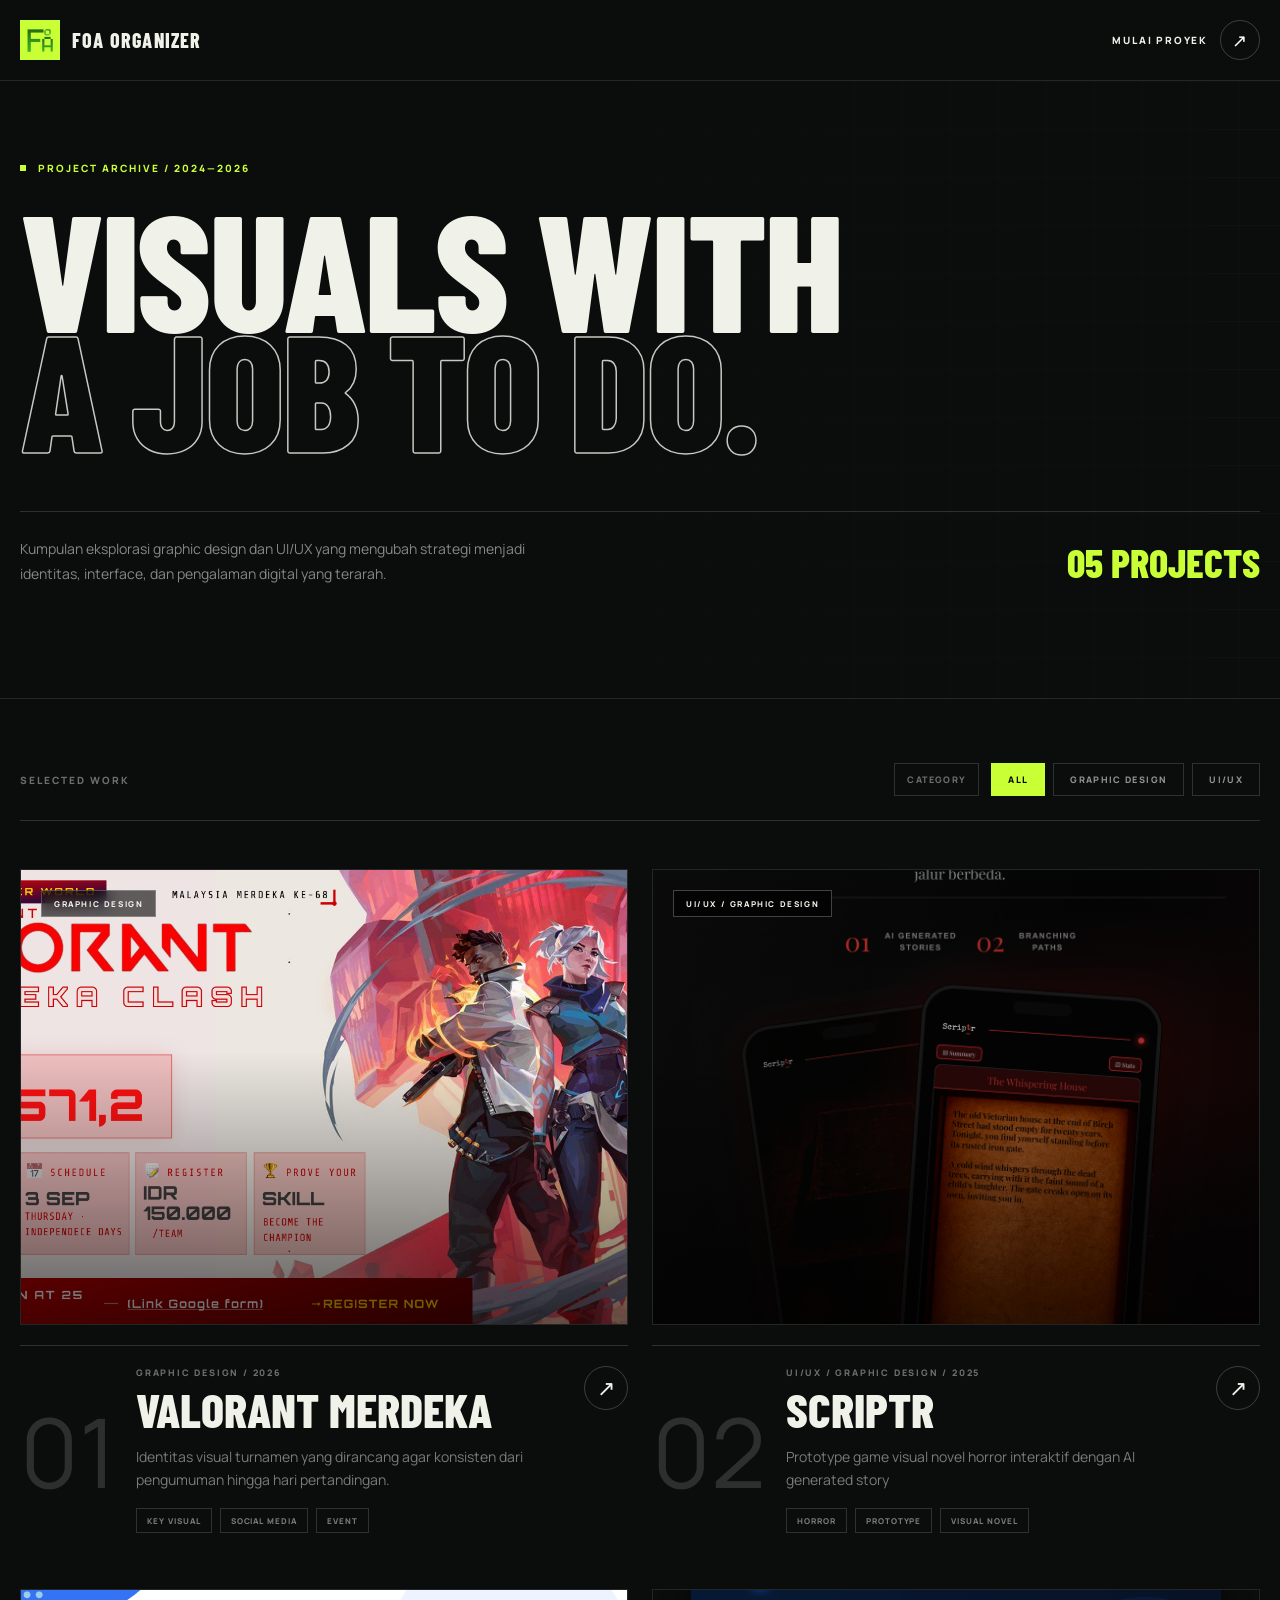
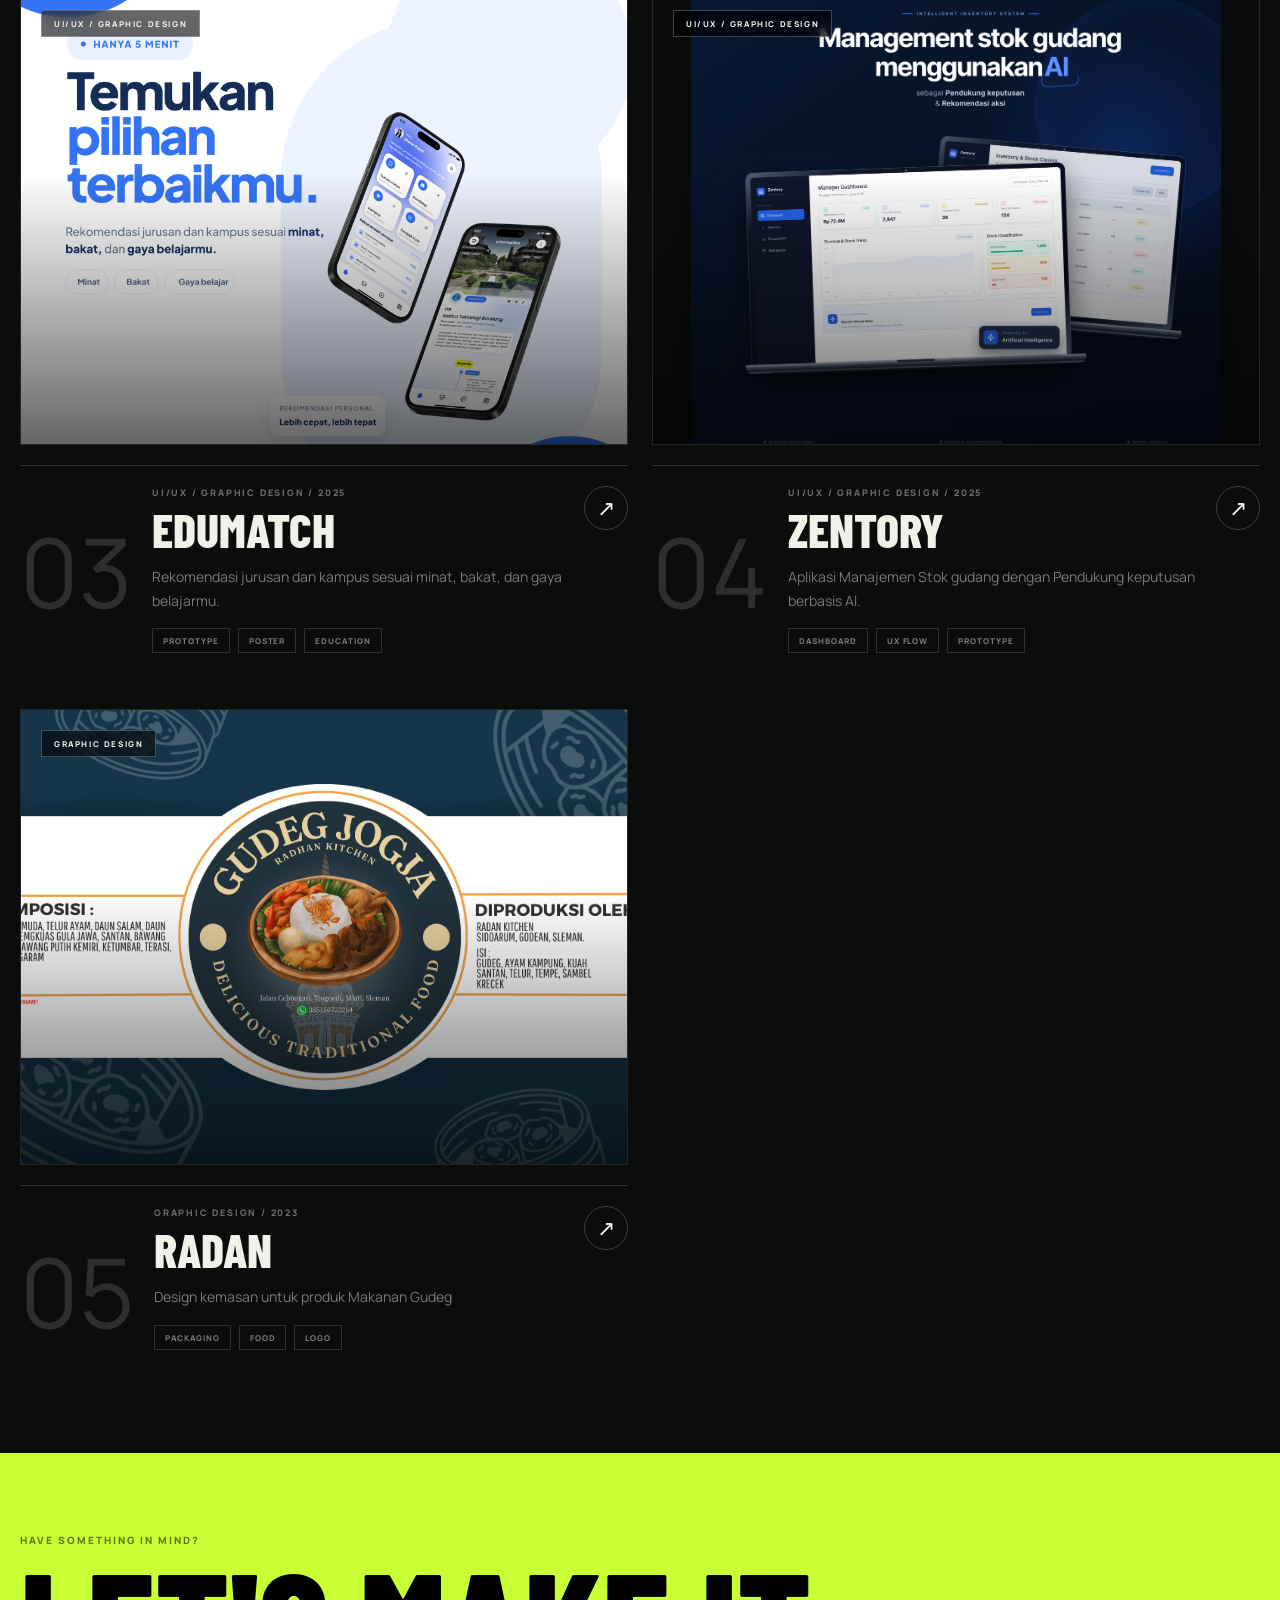
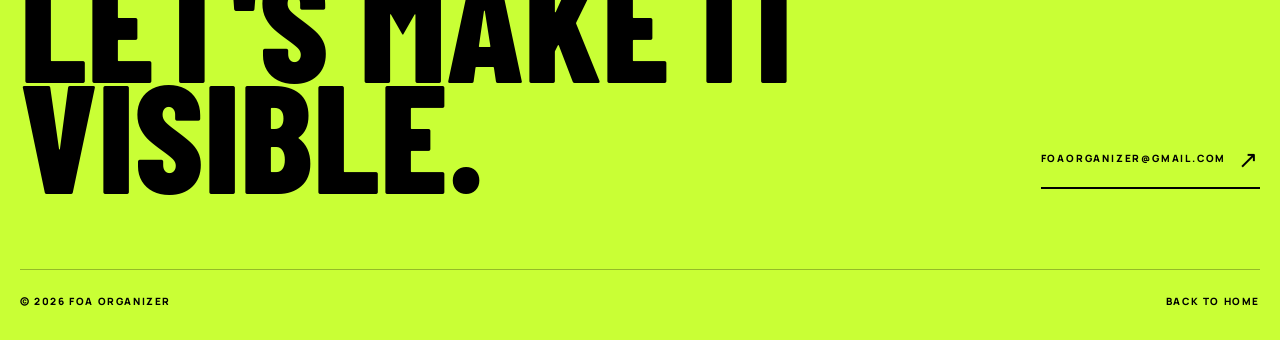
==== commit 6149fdb3: "Minor Update (Logo & Link)" ====
--- a/portofolio/Project.html
+++ b/portofolio/Project.html
@@ -15,8 +15,9 @@
       <header class="archive-site-header">
         <div class="archive-container archive-header-inner">
           <a href="index.html" class="archive-brand" aria-label="Kembali ke FOA Organizer">
-            <span class="archive-brand-mark">F/O</span>
-            <span class="archive-display-font archive-brand-name">FOA ORGANIZER</span>
+            <span class="brand-mark">
+            <img src="assets/LogoNBG.png" alt="FOA Organizer" /> </span>
+            <span class="display-font brand-name">FOA ORGANIZER</span>
           </a>
           <a href="index.html#kontak" class="archive-start-link">
             Mulai proyek <span class="archive-round-arrow archive-small-arrow" aria-hidden="true">↗</span>
--- a/portofolio/styles.css
+++ b/portofolio/styles.css
@@ -1,4 +1,4 @@
-* {
+﻿* {
   box-sizing: border-box;
 }
 html {
@@ -44,7 +44,7 @@
   gap: 12px;
 }
 .brand-mark {
- display: grid;
+  display: grid;
   place-items: center;
   width: 40px;
   height: 40px;
@@ -867,8 +867,6 @@
     left: 8%;
     padding: 20px;
   }
-
-
 }
 
 /* Project archive styles */
@@ -1324,26 +1322,678 @@
 }
 
 @media (max-width: 800px) {
-  .archive-hero { padding-top: 64px; }
-  .archive-intro, .cta-inner { display: block; }
-  .project-count, .archive-email-link { display: inline-flex; margin-top: 28px; }
-  .project-list { grid-template-columns: 1fr; }
+  .archive-hero {
+    padding-top: 64px;
+  }
+  .archive-intro,
+  .cta-inner {
+    display: block;
+  }
+  .project-count,
+  .archive-email-link {
+    display: inline-flex;
+    margin-top: 28px;
+  }
+  .project-list {
+    grid-template-columns: 1fr;
+  }
 }
 @media (max-width: 520px) {
-  .archive-container { width: min(100% - 32px, 640px); }
-  .archive-brand-name { font-size: 17px; }
-  .archive-start-link { font-size: 9px; }
-  .archive-small-arrow { width: 34px; height: 34px; }
-  .archive-title { font-size: 72px; }
-  .filter-bar { display: block; }
-  .filter-group { margin-top: 20px; }
-  .filter-buttons { margin-top: 8px; }
-  .project-details { gap: 12px; }
-  .project-title { font-size: 36px; }
-  .archive-footer-inner { font-size: 9px; }
-  .archive-outline-text { -webkit-text-stroke-width: 1px; }
+  .archive-container {
+    width: min(100% - 32px, 640px);
+  }
+  .archive-brand-name {
+    font-size: 17px;
+  }
+  .archive-start-link {
+    font-size: 9px;
+  }
+  .archive-small-arrow {
+    width: 34px;
+    height: 34px;
+  }
+  .archive-title {
+    font-size: 72px;
+  }
+  .filter-bar {
+    display: block;
+  }
+  .filter-group {
+    margin-top: 20px;
+  }
+  .filter-buttons {
+    margin-top: 8px;
+  }
+  .project-details {
+    gap: 12px;
+  }
+  .project-title {
+    font-size: 36px;
+  }
+  .archive-footer-inner {
+    font-size: 9px;
+  }
+  .archive-outline-text {
+    -webkit-text-stroke-width: 1px;
+  }
 }
 @media (prefers-reduced-motion: reduce) {
-  html { scroll-behavior: auto; }
-  *, *::before, *::after { animation-duration: .01ms !important; transition-duration: .01ms !important; }
-}
+  html {
+    scroll-behavior: auto;
+  }
+  *,
+  *::before,
+  *::after {
+    animation-duration: 0.01ms !important;
+    transition-duration: 0.01ms !important;
+  }
+}
+
+/* Community tournament page styles */
+body.tournament-page {
+  --bg: #0b0d0d;
+  --panel: #151818;
+  --text: #f0f1e9;
+  --lime: #c9ff35;
+  --cream: #e8e9df;
+  --red: #d95b42;
+  --muted: #ffffff73;
+  font-family: "Manrope", sans-serif;
+  color: var(--text);
+  background: var(--bg);
+  font-synthesis: none;
+}
+
+body.tournament-page {
+  margin: 0;
+  min-width: 320px;
+  background: var(--bg);
+}
+body.tournament-page .site-header {
+  position: absolute;
+  inset: 0 0 auto;
+  z-index: 3;
+  border-bottom: 1px solid #ffffff26;
+  background: #0003;
+  backdrop-filter: blur(12px);
+}
+body.tournament-page .brand-mark {
+  background: var(--lime);
+  color: #000;
+  font-size: 14px;
+  font-weight: 900;
+  transition: transform 0.2s ease;
+}
+body.tournament-page .brand:hover .brand-mark {
+  transform: rotate(-6deg);
+}
+body.tournament-page .archive-link,
+body.tournament-page .cta-link {
+  display: flex;
+  align-items: center;
+  gap: 12px;
+  font-size: 10px;
+  font-weight: 900;
+  letter-spacing: 0.18em;
+  text-transform: uppercase;
+}
+body.tournament-page .archive-link {
+  color: #ffffffa6;
+}
+body.tournament-page .archive-link:hover {
+  color: #fff;
+}
+body.tournament-page .arrow-icon {
+  display: inline-block;
+  width: 1.1em;
+  height: 1.1em;
+  background: currentColor;
+  clip-path: polygon(
+    0 0,
+    100% 0,
+    100% 100%,
+    85% 100%,
+    85% 26%,
+    15% 96%,
+    4% 85%,
+    74% 15%,
+    0 15%
+  );
+}
+body.tournament-page .hero {
+  position: relative;
+  min-height: 820px;
+  overflow: hidden;
+}
+body.tournament-page .hero-image {
+  position: absolute;
+  inset: 0;
+  width: 100%;
+  height: 100%;
+  object-fit: cover;
+  filter: grayscale(1);
+}
+body.tournament-page .hero-overlay {
+  position: absolute;
+  inset: 0;
+  background:
+    linear-gradient(90deg, #0b0d0df5 0%, #0b0d0dc7 48%, #0b0d0d59 100%),
+    linear-gradient(to top, var(--bg), transparent 45%, #0000004d);
+}
+body.tournament-page .hero-grid {
+  position: absolute;
+  inset: 0 auto 0 0;
+  width: 66%;
+  opacity: 0.2;
+  background-image:
+    linear-gradient(#ffffff12 1px, transparent 1px),
+    linear-gradient(90deg, #ffffff12 1px, transparent 1px);
+  background-size: 48px 48px;
+}
+body.tournament-page .hero-content {
+  position: relative;
+  display: flex;
+  flex-direction: column;
+  align-items: flex-start;
+  justify-content: end;
+  min-height: 820px;
+  padding: 144px 0 80px;
+}
+body.tournament-page .eyebrow,
+body.tournament-page .section-kicker {
+  font-weight: 900;
+  letter-spacing: 0.24em;
+}
+body.tournament-page .eyebrow {
+  display: flex;
+  align-items: center;
+  gap: 12px;
+  color: var(--lime);
+}
+body.tournament-page .status-dot {
+  width: 8px;
+  height: 8px;
+  margin-right: 0;
+  border-radius: 0;
+  background: var(--lime);
+  animation: none;
+}
+body.tournament-page .hero-title {
+  max-width: 1200px;
+  margin: 32px 0 0;
+  font-size: clamp(80px, 13vw, 192px);
+  line-height: 0.7;
+  letter-spacing: -0.025em;
+}
+body.tournament-page .outline-text {
+  color: transparent;
+  -webkit-text-stroke: 1.5px var(--text);
+}
+body.tournament-page .hero-intro {
+  display: grid;
+  grid-template-columns: 1.2fr 0.8fr;
+  width: 100%;
+  align-items: end;
+  gap: 32px;
+  margin-top: 64px;
+  padding-top: 28px;
+  border-top: 1px solid #ffffff33;
+}
+body.tournament-page .hero-intro p {
+  max-width: 720px;
+  margin: 0;
+  color: #ffffff99;
+  font-size: 18px;
+  line-height: 1.7;
+}
+body.tournament-page .hero-meta {
+  display: grid;
+  grid-template-columns: repeat(2, 1fr);
+  gap: 20px;
+  justify-self: end;
+}
+body.tournament-page .hero-meta span,
+body.tournament-page .hero-meta strong {
+  display: block;
+}
+body.tournament-page .hero-meta span {
+  color: #ffffff59;
+  font-size: 9px;
+  font-weight: 800;
+  letter-spacing: 0.2em;
+  text-transform: uppercase;
+}
+body.tournament-page .hero-meta strong {
+  margin-top: 8px;
+  font-size: 14px;
+}
+body.tournament-page .accent-text {
+  color: var(--lime);
+}
+body.tournament-page .ticker {
+  padding: 20px 0;
+  background: var(--lime);
+  color: #000;
+}
+body.tournament-page .ticker-items {
+  display: flex;
+  flex-wrap: wrap;
+  align-items: center;
+  justify-content: space-between;
+  gap: 16px;
+  font-size: 10px;
+  font-weight: 900;
+  letter-spacing: 0.2em;
+  text-transform: uppercase;
+}
+body.tournament-page .ticker-items i {
+  width: 6px;
+  height: 6px;
+  background: #000;
+  transform: rotate(45deg);
+}
+body.tournament-page .section {
+  padding: 128px 0;
+}
+body.tournament-page .overview-grid,
+body.tournament-page .workflow-grid,
+body.tournament-page .preview-grid {
+  display: grid;
+  grid-template-columns: 0.7fr 1.3fr;
+  gap: 48px;
+}
+body.tournament-page .section-kicker {
+  color: #ffffff66;
+}
+body.tournament-page .section-title {
+  margin: 20px 0 0;
+  font-size: clamp(64px, 8vw, 120px);
+  line-height: 0.85;
+  letter-spacing: -0.02em;
+}
+body.tournament-page .overview-copy {
+  padding-top: 64px;
+}
+body.tournament-page .lead {
+  max-width: 780px;
+  margin: 0;
+  color: #ffffffbf;
+  font-size: clamp(20px, 2vw, 32px);
+  line-height: 1.55;
+}
+body.tournament-page .stats {
+  display: grid;
+  grid-template-columns: repeat(3, 1fr);
+  gap: 1px;
+  margin-top: 48px;
+  background: #ffffff26;
+}
+body.tournament-page .stats div {
+  padding: 24px;
+  background: var(--bg);
+}
+body.tournament-page .stats strong,
+body.tournament-page .stats span {
+  display: block;
+}
+body.tournament-page .stats strong {
+  color: var(--lime);
+  font-size: 52px;
+}
+body.tournament-page .stats span {
+  margin-top: 8px;
+  color: #ffffff59;
+  font-size: 9px;
+  font-weight: 800;
+  letter-spacing: 0.18em;
+  text-transform: uppercase;
+}
+body.tournament-page .deliverables-section {
+  background: var(--cream);
+  color: #000;
+}
+body.tournament-page .light-heading {
+  display: flex;
+  align-items: end;
+  justify-content: space-between;
+  gap: 28px;
+  margin-bottom: 56px;
+}
+body.tournament-page .light-heading .section-kicker {
+  color: rgba(0, 0, 0, 0.45);
+}
+body.tournament-page .light-heading > p {
+  max-width: 360px;
+  margin: 0;
+  color: #0008;
+  font-size: 14px;
+  line-height: 1.7;
+}
+body.tournament-page .deliverables-grid {
+  display: grid;
+  grid-template-columns: repeat(3, 1fr);
+  gap: 1px;
+  background: #0003;
+}
+body.tournament-page .deliverable-card {
+  display: flex;
+  flex-direction: column;
+  justify-content: space-between;
+  min-height: 390px;
+  padding: 36px;
+  background: var(--cream);
+  transition: background 0.3s ease;
+}
+body.tournament-page .deliverable-card:hover {
+  background: var(--lime);
+}
+body.tournament-page .card-top {
+  color: #0066;
+  font: 10px monospace;
+}
+body.tournament-page .deliverable-card .arrow-icon {
+  width: 20px;
+  height: 20px;
+  transition: transform 0.3s ease;
+}
+body.tournament-page .deliverable-card:hover .arrow-icon {
+  transform: rotate(45deg);
+}
+body.tournament-page .deliverable-card h3 {
+  margin: 0;
+  font-size: 42px;
+  line-height: 0.9;
+}
+body.tournament-page .deliverable-card p {
+  margin: 16px 0 0;
+  color: #0008;
+  font-size: 14px;
+  line-height: 1.7;
+}
+body.tournament-page .deliverable-card ul {
+  display: grid;
+  gap: 9px;
+  margin: 24px 0 0;
+  padding: 20px 0 0;
+  border-top: 1px solid #00000026;
+  list-style: none;
+}
+body.tournament-page .deliverable-card li {
+  display: flex;
+  align-items: center;
+  gap: 10px;
+  color: #0008;
+  font-size: 9px;
+  font-weight: 900;
+  letter-spacing: 0.14em;
+  text-transform: uppercase;
+}
+body.tournament-page .deliverable-card li i {
+  width: 4px;
+  height: 4px;
+  background: #000;
+}
+body.tournament-page .workflow-grid {
+  margin-top: 24px;
+}
+body.tournament-page .workflow-intro {
+  position: sticky;
+  top: 40px;
+  align-self: start;
+}
+body.tournament-page .workflow-intro p,
+body.tournament-page .muted-copy {
+  max-width: 420px;
+  margin: 28px 0 0;
+  color: #ffffff73;
+  font-size: 14px;
+  line-height: 1.8;
+}
+body.tournament-page .phases {
+  border-top: 1px solid #ffffff26;
+}
+body.tournament-page .phase {
+  display: grid;
+  grid-template-columns: 55px 0.65fr 1.35fr;
+  gap: 20px;
+  padding: 32px 0;
+  border-bottom: 1px solid #ffffff26;
+}
+body.tournament-page .phase > span {
+  color: var(--lime);
+  font: 12px monospace;
+}
+body.tournament-page .phase h3 {
+  margin: 0;
+  font-size: 32px;
+}
+body.tournament-page .phase p {
+  margin: 0;
+  color: #ffffff73;
+  font-size: 14px;
+  line-height: 1.7;
+  transition: color 0.2s ease;
+}
+body.tournament-page .phase:hover p {
+  color: #fff;
+}
+body.tournament-page .preview-section {
+  border-block: 1px solid #ffffff1a;
+  background: var(--panel);
+}
+body.tournament-page .tag-list {
+  display: flex;
+  flex-wrap: wrap;
+  gap: 8px;
+  margin-top: 32px;
+}
+body.tournament-page .tag-list span {
+  padding: 9px 12px;
+  border: 1px solid #ffffff26;
+  color: #ffffff80;
+  font-size: 8px;
+  font-weight: 800;
+  letter-spacing: 0.15em;
+  text-transform: uppercase;
+}
+body.tournament-page .bracket-board {
+  overflow-x: auto;
+  padding: 40px;
+  border: 1px solid #ffffff26;
+  background-color: #101212;
+  background-image:
+    linear-gradient(#ffffff0d 1px, transparent 1px),
+    linear-gradient(90deg, #ffffff0d 1px, transparent 1px);
+  background-size: 48px 48px;
+}
+body.tournament-page .bracket-grid {
+  display: grid;
+  grid-template-columns: repeat(3, minmax(150px, 1fr));
+  align-items: center;
+  gap: 32px;
+  min-width: 520px;
+}
+body.tournament-page .team-column,
+body.tournament-page .match-column {
+  display: grid;
+  gap: 16px;
+}
+body.tournament-page .match {
+  display: flex;
+  align-items: center;
+  justify-content: space-between;
+  height: 48px;
+  padding: 0 16px;
+  border: 1px solid #ffffff26;
+  background: #181b1b;
+  font-size: 9px;
+  font-weight: 900;
+  letter-spacing: 0.15em;
+}
+body.tournament-page .match b {
+  color: var(--lime);
+}
+body.tournament-page .match-column {
+  gap: 64px;
+}
+body.tournament-page .match.highlighted {
+  border-color: #c9ff3566;
+  background: #c9ff350d;
+}
+body.tournament-page .champion {
+  display: flex;
+  align-items: center;
+  justify-content: space-between;
+  height: 64px;
+  padding: 0 20px;
+  background: var(--lime);
+  color: #000;
+  font-size: 11px;
+  font-weight: 900;
+  letter-spacing: 0.14em;
+}
+body.tournament-page .cta-section {
+  padding: 112px 0;
+  background: var(--red);
+  color: #000;
+}
+body.tournament-page .cta-grid {
+  display: grid;
+  grid-template-columns: 1fr 1fr;
+  align-items: end;
+  gap: 48px;
+}
+body.tournament-page .cta-section .section-kicker {
+  color: #0008;
+}
+body.tournament-page .cta-title {
+  margin-top: 20px;
+  font-size: clamp(76px, 11vw, 160px);
+  line-height: 0.8;
+}
+body.tournament-page .cta-grid > div:last-child {
+  max-width: 390px;
+  justify-self: end;
+}
+body.tournament-page .cta-grid > div:last-child p {
+  color: #0009;
+  font-size: 14px;
+  line-height: 1.7;
+}
+body.tournament-page .cta-link {
+  width: fit-content;
+  margin-top: 28px;
+  padding-bottom: 12px;
+  border-bottom: 2px solid #000;
+}
+body.tournament-page .site-footer {
+  padding: 0 0 32px;
+  background: var(--red);
+  color: #000;
+}
+body.tournament-page .footer-inner {
+  display: flex;
+  justify-content: space-between;
+  gap: 20px;
+  padding-top: 24px;
+  border-top: 1px solid #0004;
+  font-size: 9px;
+  font-weight: 800;
+  letter-spacing: 0.16em;
+  text-transform: uppercase;
+}
+body.tournament-page .footer-inner a:hover {
+  text-decoration: underline;
+}
+
+@media (max-width: 900px) {
+  body.tournament-page .hero-intro,
+  body.tournament-page .overview-grid,
+  body.tournament-page .workflow-grid,
+  body.tournament-page .preview-grid,
+  body.tournament-page .cta-grid {
+    grid-template-columns: 1fr;
+  }
+  body.tournament-page .hero-meta,
+  body.tournament-page .cta-grid > div:last-child {
+    justify-self: start;
+  }
+  body.tournament-page .overview-copy {
+    padding-top: 0;
+  }
+  body.tournament-page .deliverables-grid {
+    grid-template-columns: repeat(2, 1fr);
+  }
+  body.tournament-page .workflow-intro {
+    position: static;
+  }
+}
+
+@media (max-width: 600px) {
+  body.tournament-page .container {
+    width: min(100% - 32px, 640px);
+  }
+  body.tournament-page .archive-link {
+    font-size: 8px;
+  }
+  body.tournament-page .brand-name {
+    font-size: 17px;
+  }
+  body.tournament-page .hero,
+  body.tournament-page .hero-content {
+    min-height: 720px;
+  }
+  body.tournament-page .hero-content {
+    padding-bottom: 48px;
+  }
+  body.tournament-page .hero-title {
+    font-size: 72px;
+  }
+  body.tournament-page .hero-intro {
+    margin-top: 48px;
+  }
+  body.tournament-page .hero-intro p {
+    font-size: 15px;
+  }
+  body.tournament-page .hero-meta {
+    width: 100%;
+  }
+  body.tournament-page .ticker-items {
+    justify-content: flex-start;
+  }
+  body.tournament-page .ticker-items i {
+    display: none;
+  }
+  body.tournament-page .section {
+    padding: 80px 0;
+  }
+  body.tournament-page .section-title {
+    font-size: 64px;
+  }
+  body.tournament-page .stats,
+  body.tournament-page .deliverables-grid {
+    grid-template-columns: 1fr;
+  }
+  body.tournament-page .deliverable-card {
+    min-height: 340px;
+    padding: 28px;
+  }
+  body.tournament-page .phase {
+    grid-template-columns: 40px 1fr;
+  }
+  body.tournament-page .phase p {
+    grid-column: 2;
+  }
+  body.tournament-page .bracket-board {
+    padding: 24px;
+  }
+  body.tournament-page .cta-section {
+    padding: 80px 0;
+  }
+  body.tournament-page .cta-title {
+    font-size: 76px;
+  }
+  body.tournament-page .footer-inner {
+    font-size: 8px;
+  }
+}
